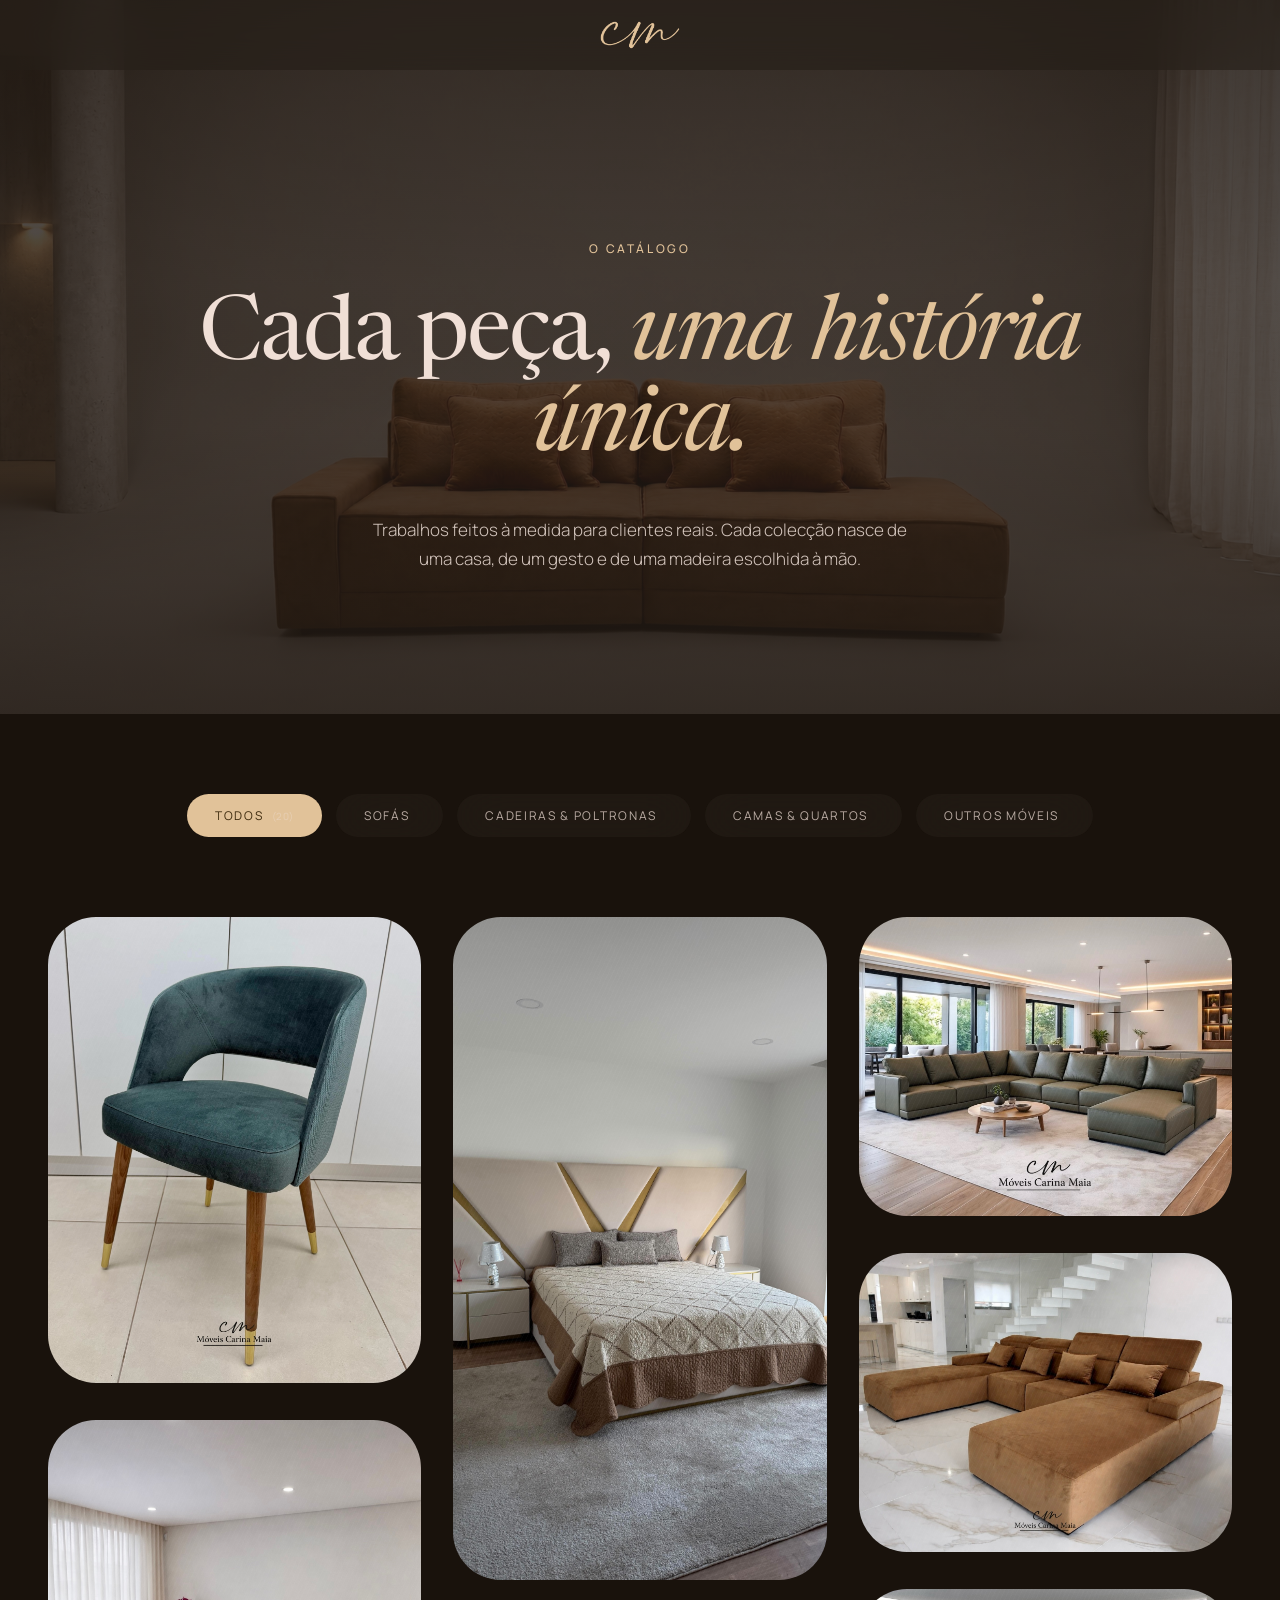
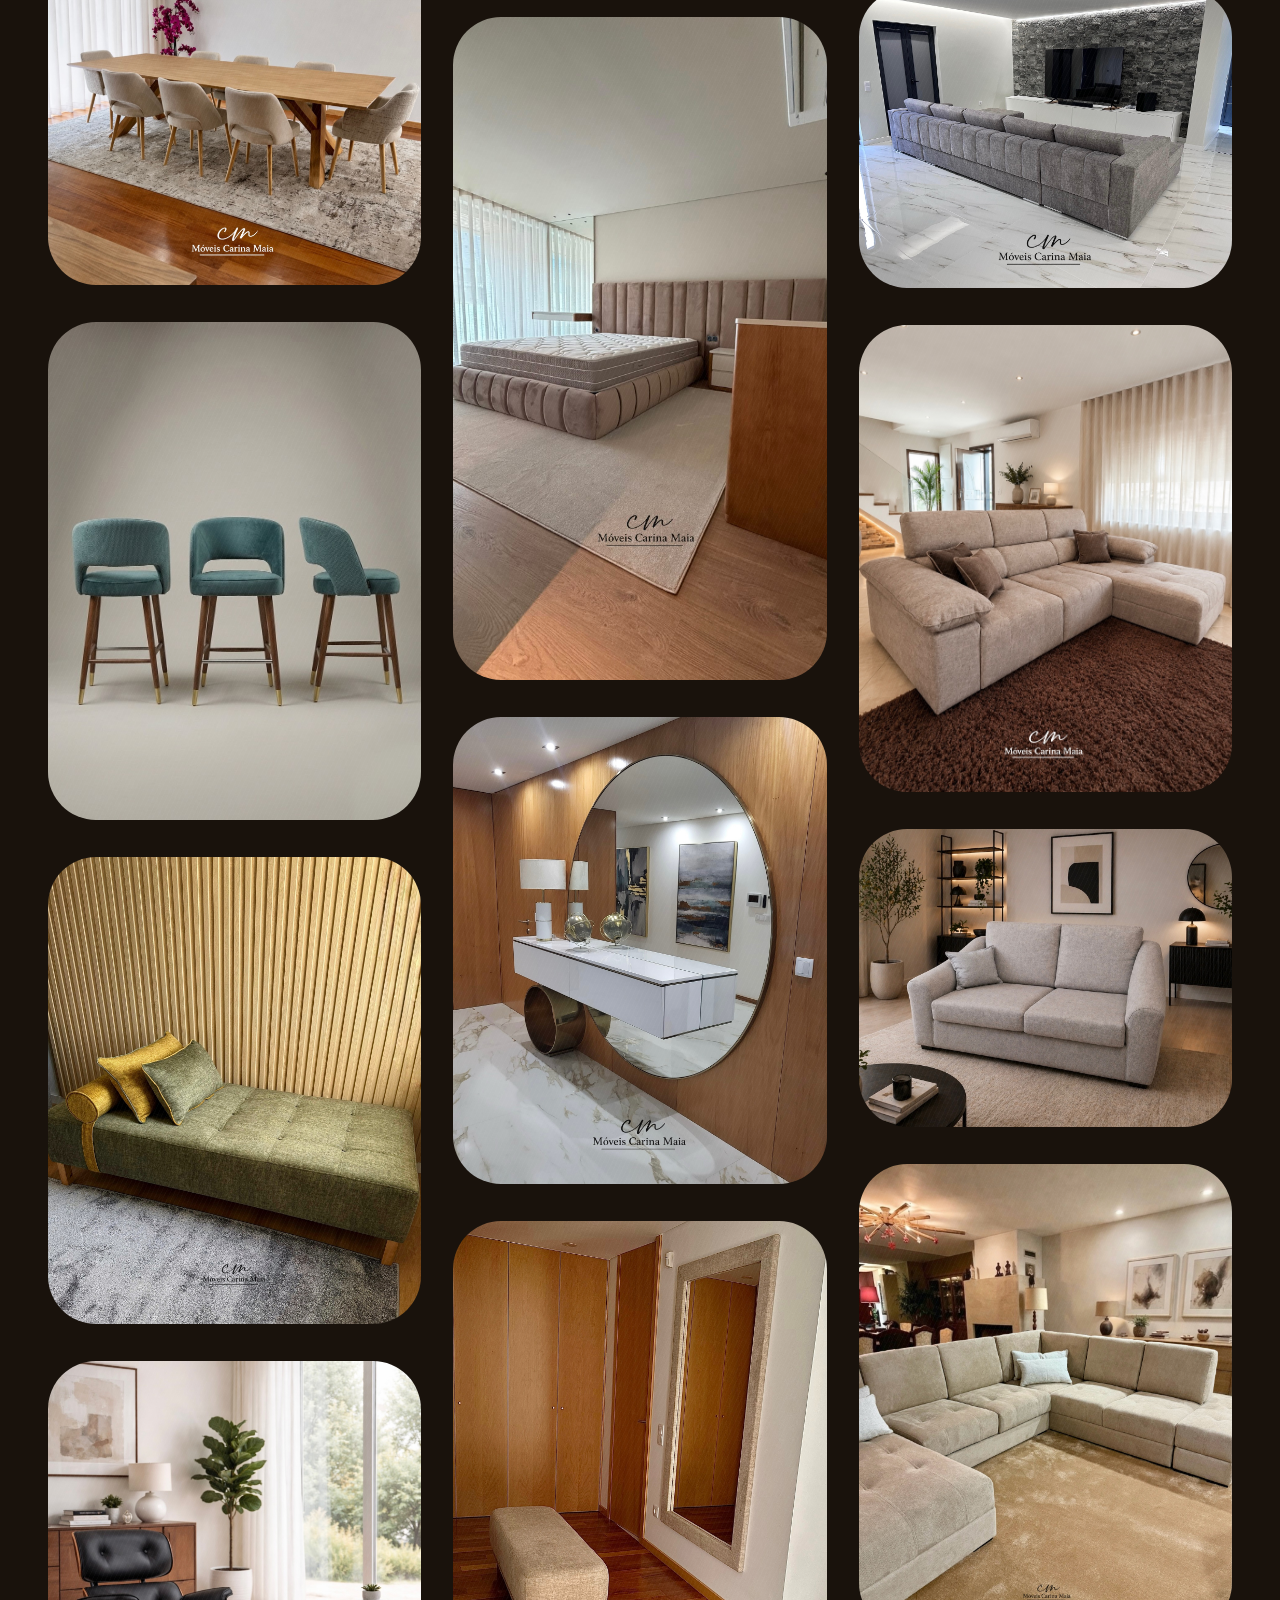
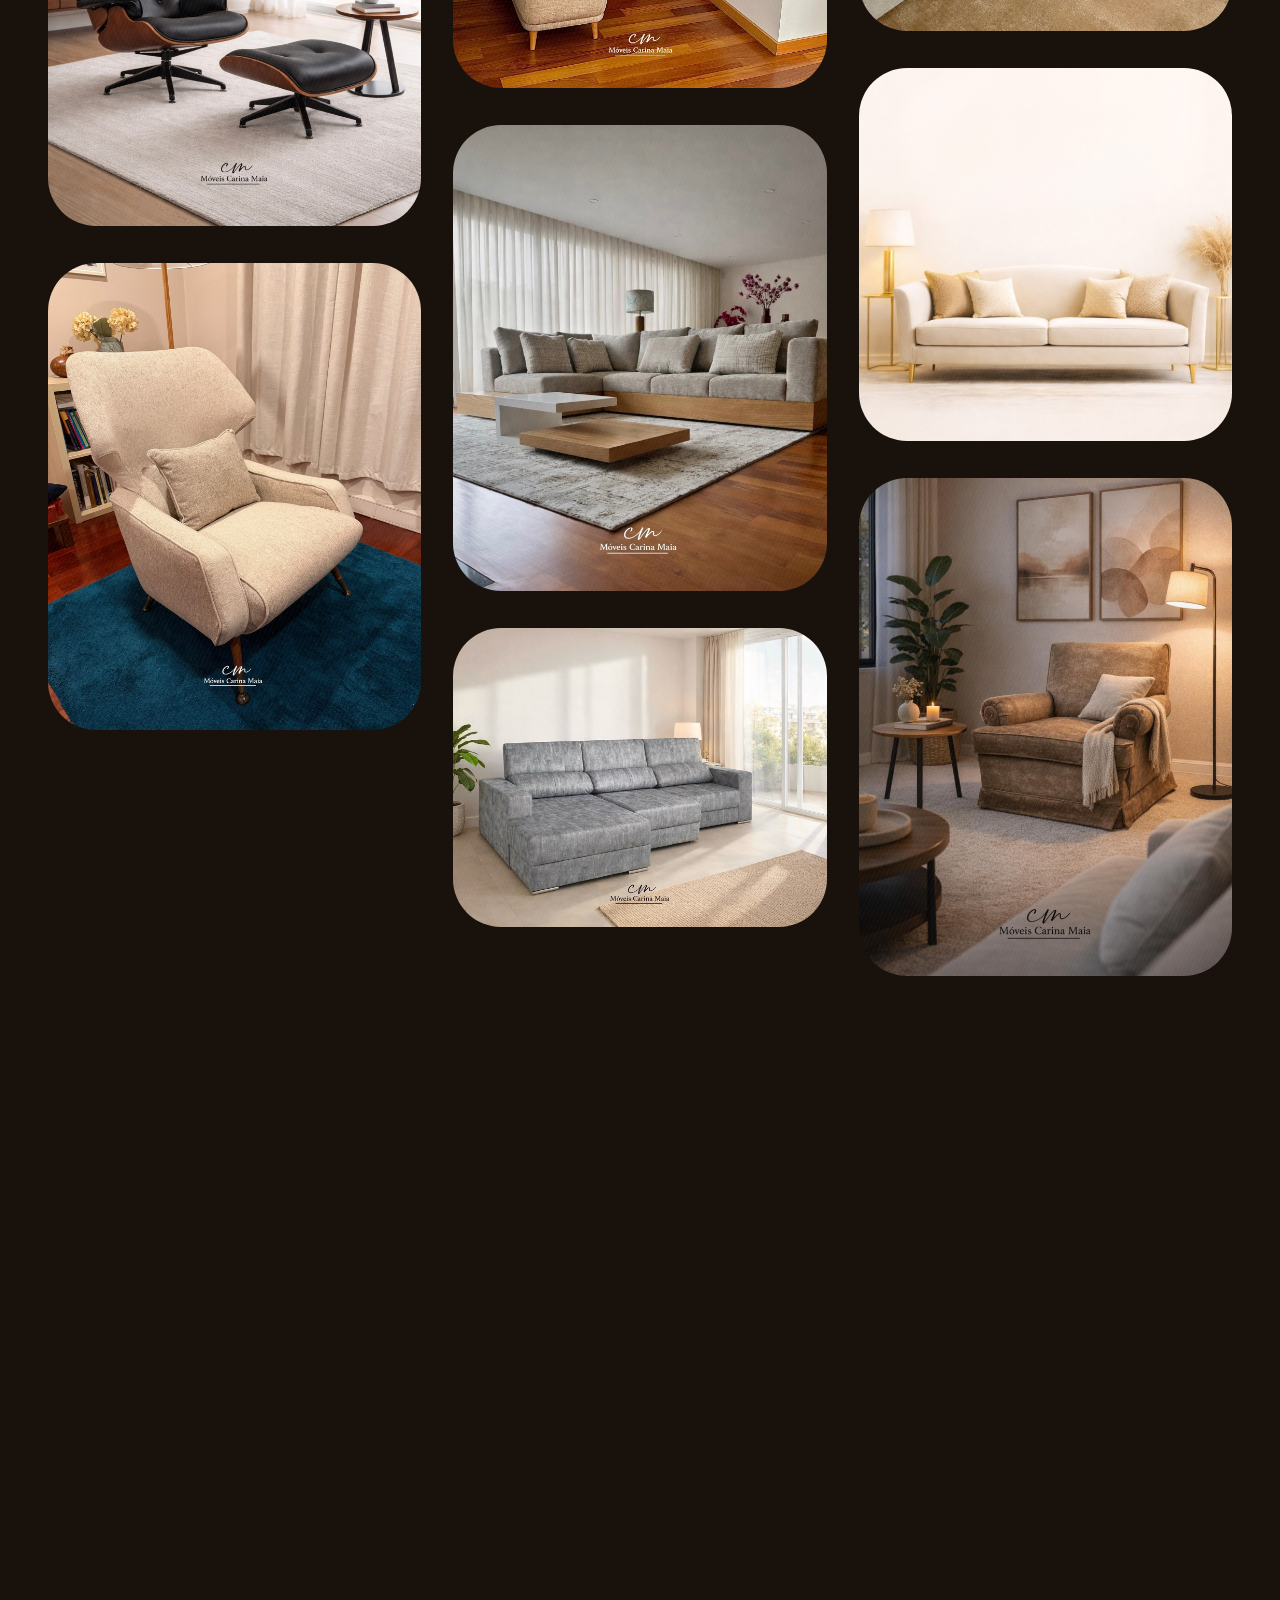
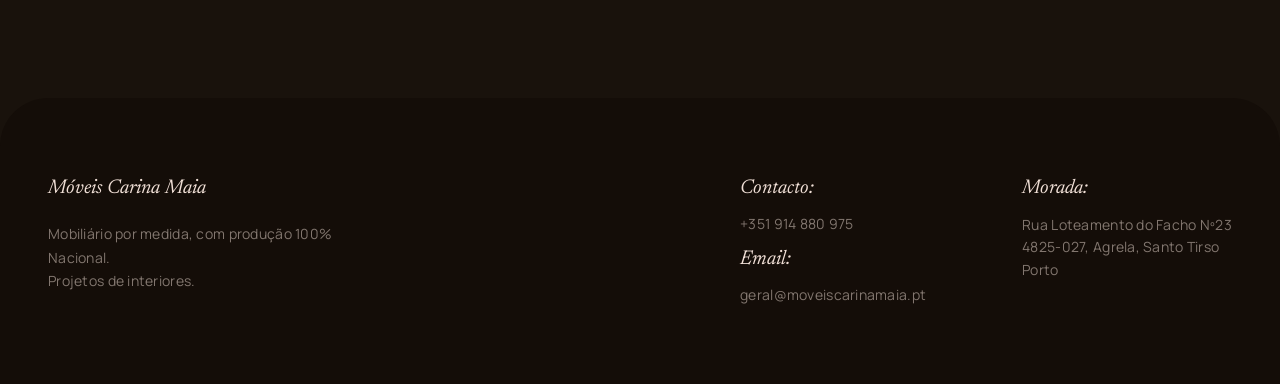
==== colecoes.html @ 71be0377 "Initial commit: Móveis Carina Maia website Static site implementing the Lavra design (home, coleções" ====
<!DOCTYPE html>
<html lang="pt">
<head>
<meta charset="utf-8">
<meta name="viewport" content="width=device-width, initial-scale=1">
<title>Coleções — Móveis Carina Maia</title>
<link rel="preconnect" href="https://fonts.googleapis.com">
<link rel="preconnect" href="https://fonts.gstatic.com" crossorigin>
<link href="https://fonts.googleapis.com/css2?family=Manrope:wght@300;400;500;600&family=Newsreader:ital,opsz,wght@0,6..72,300;0,6..72,400;0,6..72,600;1,6..72,300;1,6..72,400;1,6..72,500;1,6..72,600&display=swap" rel="stylesheet">
<link rel="stylesheet" href="css/style.css">
</head>
<body>

  <!-- ===================== NAV ===================== -->
  <nav class="site-nav">
    <div class="nav-bar">
      <div class="nav-links">
        <a href="colecoes.html" class="nav-link active">COLEÇÕES</a>
        <a href="sobre-nos.html" class="nav-link">SOBRE NÓS</a>
      </div>
      <a href="index.html" class="nav-monogram">
        <img src="assets/cm-monogram.png" alt="Móveis Carina Maia" style="height:28px;width:auto;">
      </a>
      <div class="nav-right"></div>
    </div>
    <a href="index.html" class="nav-center">
      <img src="assets/cm-monogram.png" alt="Móveis Carina Maia" style="height:28px;width:auto;">
    </a>
    <button class="nav-burger" aria-label="Menu"><span></span><span></span><span></span></button>
  </nav>

  <!-- ===================== MOBILE NAV PANEL ===================== -->
  <div class="mnav-panel">
    <div class="mnav-top">
      <span class="mnav-logo">Carina Maia</span>
      <button class="mnav-close" aria-label="Fechar">×</button>
    </div>
    <nav class="mnav-links">
      <a href="colecoes.html" class="mnav-link">Coleções</a>
      <a href="sobre-nos.html" class="mnav-link">Sobre Nós</a>
    </nav>
    <a href="sobre-nos.html#fale-connosco" class="mnav-cta">Pedir Orçamento</a>
  </div>

  <!-- ===================== HERO ===================== -->
  <header class="col-hero" style="width:100%;background:#221a14;padding:240px 48px 140px;display:flex;justify-content:center;position:relative;overflow:hidden;">
    <div style="position:absolute;inset:0;z-index:0;">
      <img src="assets/hero-bg.png" alt="" style="width:100%;height:100%;object-fit:cover;opacity:0.25;mix-blend-mode:luminosity;">
    </div>
    <div style="position:absolute;inset:0;z-index:1;background:linear-gradient(to bottom,rgba(34,26,20,0.5) 0%,rgba(34,26,20,0.1) 40%,rgba(34,26,20,0.1) 60%,rgba(34,26,20,0.6) 100%);"></div>
    <div style="max-width:1100px;width:100%;text-align:center;position:relative;z-index:2;">
      <div class="reveal" style="font-size:12px;font-weight:500;letter-spacing:0.22em;color:#e1c299;text-transform:uppercase;margin-bottom:36px;">O Catálogo</div>
      <h1 class="reveal" style="font-family:'Newsreader',serif;font-weight:400;font-size:clamp(3rem,7vw,6rem);line-height:1.02;letter-spacing:-0.02em;color:#f0dfd6;margin-bottom:40px;">Cada peça, <span style="font-style:italic;color:#e1c299;">uma história única.</span></h1>
      <p class="reveal" style="font-size:17px;line-height:1.7;font-weight:300;color:#d2c4bc;max-width:560px;margin:0 auto;">Trabalhos feitos à medida para clientes reais. Cada colecção nasce de uma casa, de um gesto e de uma madeira escolhida à mão.</p>
    </div>
  </header>

  <!-- ===================== FILTROS ===================== -->
  <section class="col-filter" style="width:100%;background:#19120c;padding:80px 48px 40px;">
    <div class="filter-row reveal" style="max-width:1200px;margin:0 auto;display:flex;justify-content:center;gap:14px;flex-wrap:nowrap;">
      <div class="fpill active" data-filter="todos">TODOS<span class="fcount"></span></div>
      <div class="fpill" data-filter="Sofas">SOFÁS<span class="fcount"></span></div>
      <div class="fpill" data-filter="Cadeiras_Poltronas">CADEIRAS &amp; POLTRONAS<span class="fcount"></span></div>
      <div class="fpill" data-filter="Camas_Quartos">CAMAS &amp; QUARTOS<span class="fcount"></span></div>
      <div class="fpill" data-filter="Outros_Moveis">OUTROS MÓVEIS<span class="fcount"></span></div>
    </div>
  </section>

  <!-- ===================== GRELHA ===================== -->
  <section class="col-gridsec" style="width:100%;background:#19120c;padding:40px 48px 160px;">
    <div class="col-grid" id="colgrid"></div>
  </section>

  <!-- ===================== CTA ===================== -->
  <section class="col-cta" style="width:100%;background:#19120c;padding:80px 48px 200px;display:flex;justify-content:center;">
    <div class="reveal" style="max-width:760px;text-align:center;">
      <h2 style="font-family:'Newsreader',serif;font-weight:400;font-size:clamp(2.4rem,4.5vw,3.6rem);line-height:1.05;color:#f0dfd6;margin-bottom:28px;">Não encontrou <span style="font-style:italic;color:#e1c299;">o que procura?</span></h2>
      <p style="font-size:16px;line-height:1.7;font-weight:300;color:#d2c4bc;max-width:480px;margin:0 auto 48px;">Cada peça pode ser desenhada de raiz para o seu espaço. Conte-nos a sua ideia e damos-lhe forma em madeira maciça.</p>
      <a href="sobre-nos.html#fale-connosco" class="cta-pill">PEDIR ORÇAMENTO</a>
    </div>
  </section>

  <!-- ===================== FOOTER ===================== -->
  <footer class="site-footer">
    <div style="display:flex;flex-direction:column;gap:24px;">
      <div style="font-family:'Newsreader',serif;font-style:italic;font-size:20px;color:#f0dfd6;">Móveis Carina Maia</div>
      <p style="font-size:14px;letter-spacing:0.02em;line-height:1.7;color:rgba(240,223,214,0.5);max-width:320px;">Mobiliário por medida, com produção 100% Nacional.<br>Projetos de interiores.</p>
    </div>
    <div class="f-cols">
      <div style="display:flex;flex-direction:column;gap:16px;">
        <span style="font-family:'Newsreader',serif;font-style:italic;font-size:20px;color:#f0dfd6;">Contacto:</span>
        <a href="tel:+351914880975" class="footer-link">+351 914 880 975</a>
        <span style="font-family:'Newsreader',serif;font-style:italic;font-size:20px;color:#f0dfd6;">Email:</span>
        <a href="mailto:geral@moveiscarinamaia.pt" class="footer-link">geral@moveiscarinamaia.pt</a>
      </div>
      <div style="display:flex;flex-direction:column;gap:16px;">
        <span style="font-family:'Newsreader',serif;font-style:italic;font-size:20px;color:#f0dfd6;">Morada:</span>
        <div style="color:rgba(240,223,214,0.5);font-size:14px;letter-spacing:0.02em;line-height:1.6;">Rua Loteamento do Facho Nº23<br>4825-027, Agrela, Santo Tirso<br>Porto</div>
      </div>
    </div>
  </footer>

  <!-- ===================== LIGHTBOX ===================== -->
  <div id="lbx" role="dialog" aria-modal="true" aria-label="Visualizador de peça">
    <div id="lbx-bg"></div>
    <button id="lbx-close" aria-label="Fechar visualizador">✕</button>
    <div id="lbx-inner">
      <div id="lbx-stage">
        <div id="lbx-main">
          <button class="lbx-arr" id="lbx-prev" aria-label="Ângulo anterior">
            <svg width="18" height="18" viewBox="0 0 18 18" fill="none"><path d="M11 3L5 9L11 15" stroke="#e1c299" stroke-width="1.4" stroke-linecap="round" stroke-linejoin="round"></path></svg>
          </button>
          <div id="lbx-img-wrap">
            <img id="lbx-img" alt="">
            <video id="lbx-video" controls playsinline preload="metadata" style="display:none;max-width:100%;max-height:100%;width:auto;height:auto;border-radius:1.25rem;box-shadow:0 40px 120px rgba(0,0,0,0.55);"></video>
          </div>
          <button class="lbx-arr" id="lbx-next" aria-label="Próximo ângulo">
            <svg width="18" height="18" viewBox="0 0 18 18" fill="none"><path d="M7 3L13 9L7 15" stroke="#e1c299" stroke-width="1.4" stroke-linecap="round" stroke-linejoin="round"></path></svg>
          </button>
        </div>
        <div id="lbx-thumbs-wrap">
          <div id="lbx-thumbs"></div>
        </div>
      </div>
      <aside id="lbx-side">
        <div id="lbx-info">
          <div id="lbx-badge"></div>
          <div id="lbx-name"></div>
          <div id="lbx-wood"></div>
          <div id="lbx-desc"></div>
        </div>
        <div id="lbx-dots"></div>
      </aside>
    </div>
  </div>

<script src="js/common.js"></script>
<script src="js/reveal.js"></script>
<script src="js/colecoes.js"></script>
</body>
</html>
---- css/style.css ----
/* ===== Reset & base ===== */
*{box-sizing:border-box;margin:0;padding:0;}
html{scroll-behavior:smooth;}
body{background:#19120c;color:#f0dfd6;font-family:'Manrope',sans-serif;-webkit-font-smoothing:antialiased;overflow-x:hidden;position:relative;}
::selection{background:#3e2b0e;color:#e1c299;}
::-webkit-scrollbar{display:none;}
a{cursor:pointer;}
img{max-width:100%;display:block;}

/* ===== Nav hover swap (bar <-> centered monogram) ===== */
nav.site-nav{position:fixed;top:0;left:0;width:100%;z-index:50;background:rgba(38,30,24,0.6);backdrop-filter:blur(24px);-webkit-backdrop-filter:blur(24px);transition:all 0.4s ease-in-out;}
.nav-bar{opacity:0;transition:opacity 0.7s ease-in-out;display:flex;justify-content:space-between;align-items:center;padding:24px 48px;width:100%;}
.nav-center{opacity:1;transition:opacity 0.7s ease-in-out;position:absolute;inset:0;display:flex;justify-content:center;align-items:center;pointer-events:none;}
nav.site-nav:hover .nav-bar{opacity:1;}
nav.site-nav:hover .nav-center{opacity:0;}
.nav-links{display:flex;align-items:center;gap:32px;}
.nav-monogram{position:absolute;left:50%;transform:translateX(-50%);display:flex;align-items:center;gap:13px;text-decoration:none;}
.nav-right{display:none;align-items:center;gap:24px;}

.nav-link{color:rgba(240,223,214,0.7);font-size:12px;letter-spacing:0.18em;text-decoration:none;transition:color 0.5s;}
.nav-link:hover{color:#e1c299;}
.nav-link.active{color:#e1c299;padding-bottom:4px;border-bottom:1px solid #e1c299;}

.link-gold{color:#d2c4bc;text-decoration:none;transition:color 0.5s;}
.link-gold:hover{color:#e1c299;}

.footer-link{color:rgba(240,223,214,0.5);font-size:14px;letter-spacing:0.02em;text-decoration:none;transition:color 0.3s;}
.footer-link:hover{color:#f0dfd6;}

.contact-link{color:#f0dfd6;text-decoration:none;transition:color 0.4s;}
.contact-link:hover{color:#e1c299;}

.cta-pill{display:inline-flex;align-items:center;gap:10px;text-decoration:none;font-size:13px;font-weight:600;letter-spacing:0.08em;color:#1c130a;padding:18px 36px;border-radius:9999px;background:linear-gradient(135deg,#e1c299,#3e2b0e);transition:transform 0.4s ease-in-out;}
.cta-pill:hover{transform:translateY(-2px);}

.craftcta:hover .craftline{width:96px;}

/* ===== Icon grid (home) ===== */
.icon-media{overflow:hidden;background:#3d332c;}
.icon-media img{width:100%;height:100%;object-fit:cover;opacity:0.8;transition:all 1s ease-in-out;}
.icon-item:hover .icon-media img{opacity:1;transform:scale(1.05);}

/* ===== Mobile nav ===== */
.nav-burger{display:none;position:absolute;right:24px;top:50%;transform:translateY(-50%);width:40px;height:40px;border:none;background:none;cursor:pointer;flex-direction:column;align-items:center;justify-content:center;gap:6px;padding:0;z-index:60;}
.nav-burger span{display:block;width:22px;height:1px;background:#e1c299;}
.mnav-panel{display:none;position:fixed;inset:0;z-index:300;background:rgba(25,18,12,0.96);backdrop-filter:blur(20px);-webkit-backdrop-filter:blur(20px);flex-direction:column;opacity:0;transform:translateY(-8px);transition:opacity .4s ease,transform .4s ease;pointer-events:none;}
.menu-open .mnav-panel{opacity:1;transform:translateY(0);pointer-events:auto;}
.mnav-top{display:flex;align-items:center;justify-content:center;position:relative;padding:24px;}
.mnav-logo{font-family:'Newsreader',serif;font-style:italic;font-size:20px;color:#e1c299;}
.mnav-close{position:absolute;right:18px;top:50%;transform:translateY(-50%);width:44px;height:44px;border:none;background:none;cursor:pointer;color:#e1c299;font-size:30px;line-height:1;display:flex;align-items:center;justify-content:center;}
.mnav-links{flex:1;display:flex;flex-direction:column;align-items:center;justify-content:center;gap:1.6rem;}
.mnav-link{font-family:'Newsreader',serif;font-weight:300;font-size:2.2rem;color:#f0dfd6;text-decoration:none;transition:opacity .4s ease;}
.mnav-link:hover{font-style:italic;opacity:0.7;}
.mnav-cta{margin:0 auto 56px;display:inline-flex;align-items:center;justify-content:center;text-decoration:none;font-size:14px;font-weight:600;letter-spacing:0.08em;color:#1c130a;padding:18px 44px;border-radius:9999px;background:linear-gradient(135deg,#e1c299,#3e2b0e);}

/* ===== Scroll reveal ===== */
.reveal{opacity:0;transform:translateY(30px);transition:opacity 0.9s ease-in-out,transform 0.9s ease-in-out;}
.reveal.vis{opacity:1;transform:none;}

/* ===== Footer ===== */
.site-footer{background:#140d08;width:100%;max-width:1536px;margin:0 auto;border-top-left-radius:3rem;border-top-right-radius:3rem;display:flex;justify-content:space-between;align-items:flex-start;padding:80px 48px;flex-wrap:wrap;gap:48px;}
.f-cols{display:flex;gap:96px;flex-wrap:wrap;}

/* ===================================================================
   COLEÇÕES PAGE
   =================================================================== */
.col-grid{max-width:1400px;margin:0 auto;columns:3;column-gap:32px;transition:opacity 0.3s ease-in-out;}
.col-grid.grid-fading{opacity:0;}
.pcard{position:relative;display:inline-block;width:100%;margin:0 0 32px;border-radius:3rem;overflow:hidden;cursor:pointer;background-color:#1c1610;break-inside:avoid;}
.col-grid.grid-fewcols{columns:auto;display:grid;grid-template-columns:repeat(2,minmax(0,400px));justify-content:center;align-items:start;gap:32px;}
.col-grid.grid-fewcols .pcard{margin:0;}
.pcard::before{content:'';position:absolute;inset:0;background:repeating-linear-gradient(115deg,rgba(255,255,255,0.02) 0px,rgba(255,255,255,0.02) 1px,transparent 1px,transparent 4px);pointer-events:none;z-index:2;}
.pcard .pc-img{display:block;width:100%;height:auto;object-fit:contain;transition:transform 0.4s ease-in-out;z-index:0;}
.pcard:hover .pc-img{transform:scale(1.03);}
.pcard .pc-ov{position:absolute;inset:0;background:linear-gradient(to top,rgba(20,13,8,0.9),rgba(20,13,8,0.15) 55%,transparent);opacity:0;transition:opacity 0.4s ease-in-out;z-index:1;}
.pcard:hover .pc-ov{opacity:1;}
.pc-meta{position:absolute;left:0;right:0;bottom:0;padding:32px;z-index:3;opacity:0;transform:translateY(8px);transition:opacity 0.4s ease-in-out,transform 0.4s ease-in-out;}
.pcard:hover .pc-meta{opacity:1;transform:none;}
.pc-badge{display:inline-block;padding:6px 14px;border-radius:9999px;background:rgba(38,30,24,0.55);backdrop-filter:blur(24px);-webkit-backdrop-filter:blur(24px);font-size:.62rem;font-weight:600;letter-spacing:0.16em;color:#e1c299;text-transform:uppercase;margin-bottom:14px;}
.pc-name{font-family:'Newsreader',serif;font-size:1.6rem;color:#f0dfd6;line-height:1.05;margin-bottom:8px;}
.pc-wood{font-size:.62rem;font-weight:600;letter-spacing:0.18em;color:#e1c299;text-transform:uppercase;}
.pc-angles{position:absolute;right:32px;bottom:34px;z-index:3;display:flex;gap:6px;opacity:0;transition:opacity 0.4s ease-in-out;}
.pcard:hover .pc-angles{opacity:1;}
.pc-angles span{width:6px;height:6px;border-radius:9999px;background:rgba(240,223,214,0.45);}
.pc-angles span:first-child{background:#e1c299;}
.col-empty{grid-column:1/-1;text-align:center;padding:90px 0;font-family:'Newsreader',serif;font-style:italic;font-size:1.6rem;color:rgba(240,223,214,0.4);}
.fcount{font-size:.62rem;color:rgba(240,223,214,0.45);margin-left:6px;letter-spacing:0.05em;}

.fpill{transition:all 0.4s ease-in-out;cursor:pointer;padding:13px 28px;border-radius:9999px;background:rgba(38,30,24,0.6);backdrop-filter:blur(24px);-webkit-backdrop-filter:blur(24px);font-size:12px;letter-spacing:0.14em;color:rgba(240,223,214,0.75);white-space:nowrap;}
.fpill.active{background:#e1c299 !important;color:#3e2b0e !important;}

/* Lightbox */
#lbx{position:fixed;inset:0;z-index:400;display:flex;align-items:stretch;justify-content:center;opacity:0;pointer-events:none;transition:opacity 0.4s ease-in-out;}
#lbx.lbx-open{opacity:1;pointer-events:auto;}
#lbx-bg{position:absolute;inset:0;background:rgba(25,18,12,0.97);backdrop-filter:blur(24px);-webkit-backdrop-filter:blur(24px);}
#lbx-inner{position:relative;z-index:10;width:100vw;height:100vh;display:grid;grid-template-columns:minmax(0,1fr) min(40vw,520px);}
#lbx-stage{position:relative;display:flex;flex-direction:column;align-items:center;justify-content:center;gap:30px;height:100vh;padding:64px 64px 40px;min-width:0;}
#lbx-main{display:flex;align-items:center;justify-content:center;gap:24px;width:100%;flex:1;min-height:0;}
#lbx-img-wrap{display:flex;align-items:center;justify-content:center;flex:1;min-width:0;height:100%;}
#lbx-img{display:block;max-width:100%;max-height:100%;width:auto;height:auto;object-fit:contain;border-radius:1.25rem;box-shadow:0 40px 120px rgba(0,0,0,0.55);transition:opacity 0.4s ease-in-out,transform 0.4s ease-in-out;}
#lbx-img.lbx-fade{opacity:0;transform:scale(0.98);}
.lbx-arr{width:52px;height:52px;min-width:52px;border-radius:9999px;border:none;background:rgba(38,30,24,0.7);backdrop-filter:blur(24px);-webkit-backdrop-filter:blur(24px);cursor:pointer;color:#e1c299;display:flex;align-items:center;justify-content:center;transition:transform 0.4s ease-in-out;}
.lbx-arr:hover{transform:scale(1.08);}
#lbx-thumbs-wrap{width:100%;overflow:hidden;flex:0 0 auto;}
#lbx-thumbs{display:flex;gap:12px;padding:8px 0;justify-content:center;flex-wrap:wrap;overflow-x:auto;-webkit-overflow-scrolling:touch;scroll-behavior:smooth;}
.lbx-thumb{flex:0 0 80px;width:80px;height:80px;border-radius:1.2rem;overflow:hidden;cursor:pointer;border:2px solid transparent;transition:border-color 0.3s ease-in-out,opacity 0.3s ease-in-out;opacity:0.6;background-size:cover;background-position:center;}
.lbx-thumb:hover{opacity:1;}
.lbx-thumb.lbx-thumb-active{border-color:#e1c299;opacity:1;}
#lbx-side{position:relative;display:flex;flex-direction:column;justify-content:center;gap:34px;height:100vh;padding:88px 64px;background:linear-gradient(180deg,#181009,#0f0a06);box-shadow:-40px 0 90px rgba(0,0,0,0.45);overflow-y:auto;}
#lbx-close{position:absolute;top:28px;right:28px;z-index:20;width:52px;height:52px;border-radius:9999px;border:none;background:rgba(38,30,24,0.7);backdrop-filter:blur(24px);-webkit-backdrop-filter:blur(24px);cursor:pointer;color:#e1c299;font-size:28px;display:flex;align-items:center;justify-content:center;transition:transform 0.4s ease-in-out;}
#lbx-close:hover{transform:scale(1.08);}
#lbx-dots{display:flex;gap:10px;}
.lbx-dot{width:8px;height:8px;border-radius:9999px;border:none;background:rgba(240,223,214,0.22);cursor:pointer;padding:0;transition:background 0.4s ease-in-out;}
.lbx-dot.lbx-dot-on{background:#e1c299;}
#lbx-info{text-align:left;opacity:0;transition:opacity 0.4s ease-in-out;transform:translateY(12px);}
#lbx-info.lbx-info-vis{opacity:1;transform:none;}
#lbx-name{font-family:'Newsreader',serif;font-size:clamp(2rem,3vw,3rem);color:#f0dfd6;line-height:1.05;margin-bottom:14px;}
#lbx-wood{font-size:11px;font-weight:600;letter-spacing:0.18em;color:#e1c299;text-transform:uppercase;}
#lbx-badge{display:inline-block;padding:6px 16px;border-radius:9999px;background:rgba(38,30,24,0.7);backdrop-filter:blur(24px);-webkit-backdrop-filter:blur(24px);font-size:.62rem;font-weight:600;letter-spacing:0.18em;color:#e1c299;text-transform:uppercase;margin-bottom:24px;}
#lbx-desc{font-family:'Manrope',sans-serif;font-weight:300;font-size:.95rem;line-height:1.8;color:rgba(240,223,214,0.62);max-width:420px;margin:28px 0 0;}

/* ===================================================================
   RESPONSIVE
   =================================================================== */
@media(max-width:1024px){
  .icon-sec{padding:120px 48px !important;}
  .craft-sec{padding:120px 48px !important;}
  .proc-ate{padding:140px 48px !important;}
  .craft-row{gap:64px !important;}
  .col-hero{padding:180px 40px 100px !important;}
  .col-grid{columns:2 !important;}
  .about-hero{padding:200px 40px 120px !important;}
  .two-col{gap:48px !important;}
  .team-grid{grid-template-columns:1fr 1fr !important;}
  .map-frame{height:360px !important;}
}
@media(max-width:900px){
  #lbx{overflow-y:auto;-webkit-overflow-scrolling:touch;}
  #lbx-inner{grid-template-columns:1fr;height:auto;min-height:100vh;width:100%;}
  #lbx-stage{height:auto;padding:72px 20px 24px;gap:20px;}
  #lbx-main{gap:12px;}
  #lbx-img{max-height:58vh;border-radius:1rem;box-shadow:0 24px 60px rgba(0,0,0,0.5);}
  .lbx-arr{width:40px;height:40px;min-width:40px;}
  #lbx-thumbs{gap:8px;}
  .lbx-thumb{flex:0 0 64px;width:64px;height:64px;border-radius:0.8rem;}
  #lbx-side{height:auto;padding:36px 24px 72px;box-shadow:none;align-items:center;text-align:center;gap:24px;}
  #lbx-info{text-align:center;}
  #lbx-desc{margin-left:auto;margin-right:auto;}
  #lbx-close{top:16px;right:16px;width:44px;height:44px;}
}
@media(max-width:768px){
  .nav-burger{display:flex !important;}
  .mnav-panel{display:flex;}
  .nav-bar{padding:18px 24px !important;pointer-events:none !important;}
  .icon-sec{padding:80px 24px !important;}
  .icon-head{flex-direction:column !important;align-items:flex-start !important;gap:1.5rem !important;margin-bottom:56px !important;}
  .icon-grid{grid-template-columns:1fr !important;gap:40px !important;}
  .icon-item{grid-column:auto !important;margin-top:0 !important;}
  .icon-media{height:auto !important;aspect-ratio:4/5 !important;border-radius:2rem !important;}
  .craft-sec{padding:80px 24px !important;}
  .craft-row{flex-direction:column !important;gap:48px !important;}
  .craft-img,.craft-txt{width:100% !important;}
  .craft-media{height:auto !important;aspect-ratio:4/5 !important;}
  .proc-ate{padding:80px 24px !important;}
  .psteps > div{grid-template-columns:1fr !important;gap:1rem !important;padding:32px 0 !important;}
  .psteps > div > div:last-child{grid-template-columns:1fr !important;gap:0.5rem !important;}
  .ate-pad{padding-top:90px !important;padding-bottom:90px !important;}
  .site-footer{flex-direction:column !important;gap:36px !important;padding:60px 24px !important;}
  .f-cols{gap:40px !important;}
  .hero-logo{width:min(320px,64vw) !important;}

  .col-hero{padding:130px 24px 70px !important;}
  .col-filter{padding:60px 24px 30px !important;}
  .col-gridsec{padding:30px 24px 100px !important;}
  .col-grid{columns:1 !important;}
  .col-grid.grid-fewcols{grid-template-columns:minmax(0,400px) !important;}
  .pcard{border-radius:2rem !important;}
  .pc-ov{opacity:0.55 !important;}
  .pc-meta{opacity:1 !important;transform:none !important;}
  .pc-angles{opacity:1 !important;}
  .filter-row{justify-content:flex-start !important;overflow-x:auto;-webkit-overflow-scrolling:touch;padding-bottom:6px;}
  .col-cta{padding:60px 24px 120px !important;}

  .about-hero{padding:140px 24px 90px !important;}
  .two-col{grid-template-columns:1fr !important;gap:48px !important;}
  .team-grid{grid-template-columns:1fr !important;}
  .offset-col{padding-top:0 !important;}
  .map-frame{height:300px !important;}
  .sec-pad{padding-top:90px !important;padding-bottom:90px !important;padding-left:24px !important;padding-right:24px !important;}
}
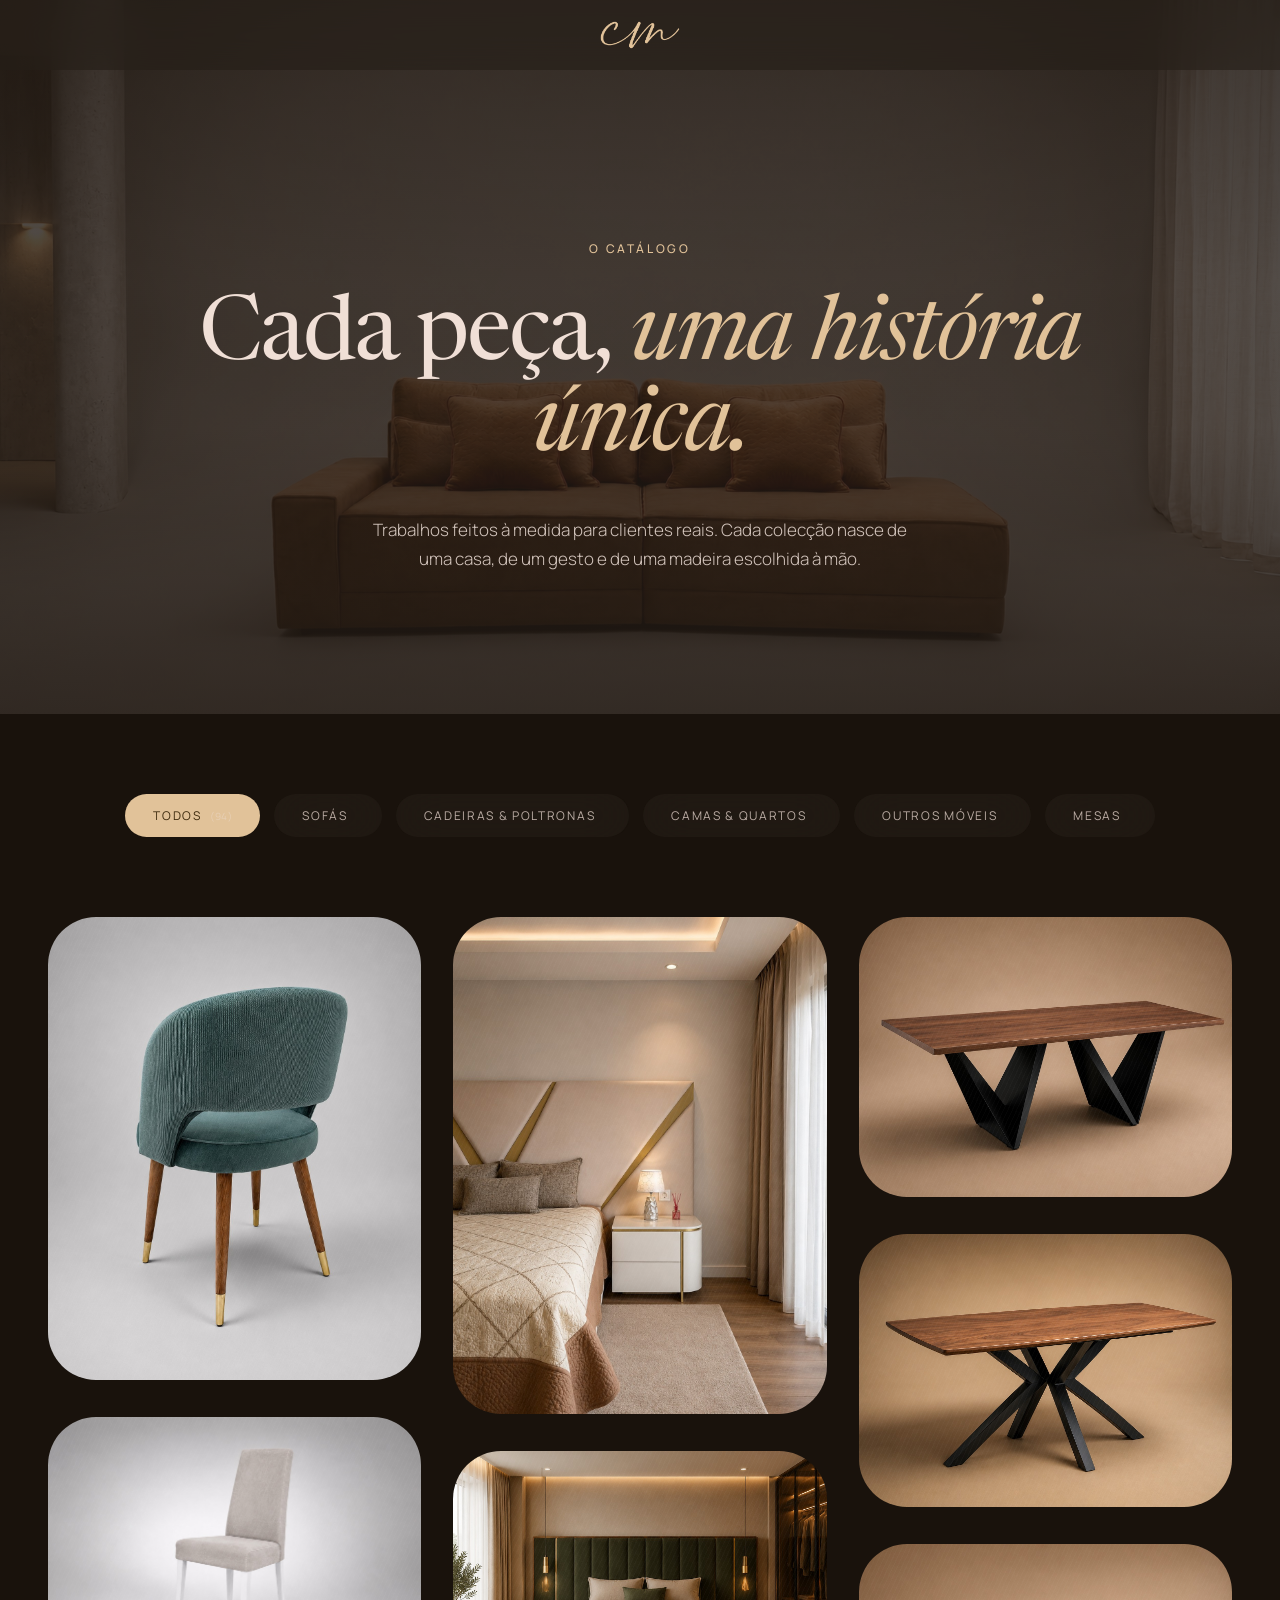
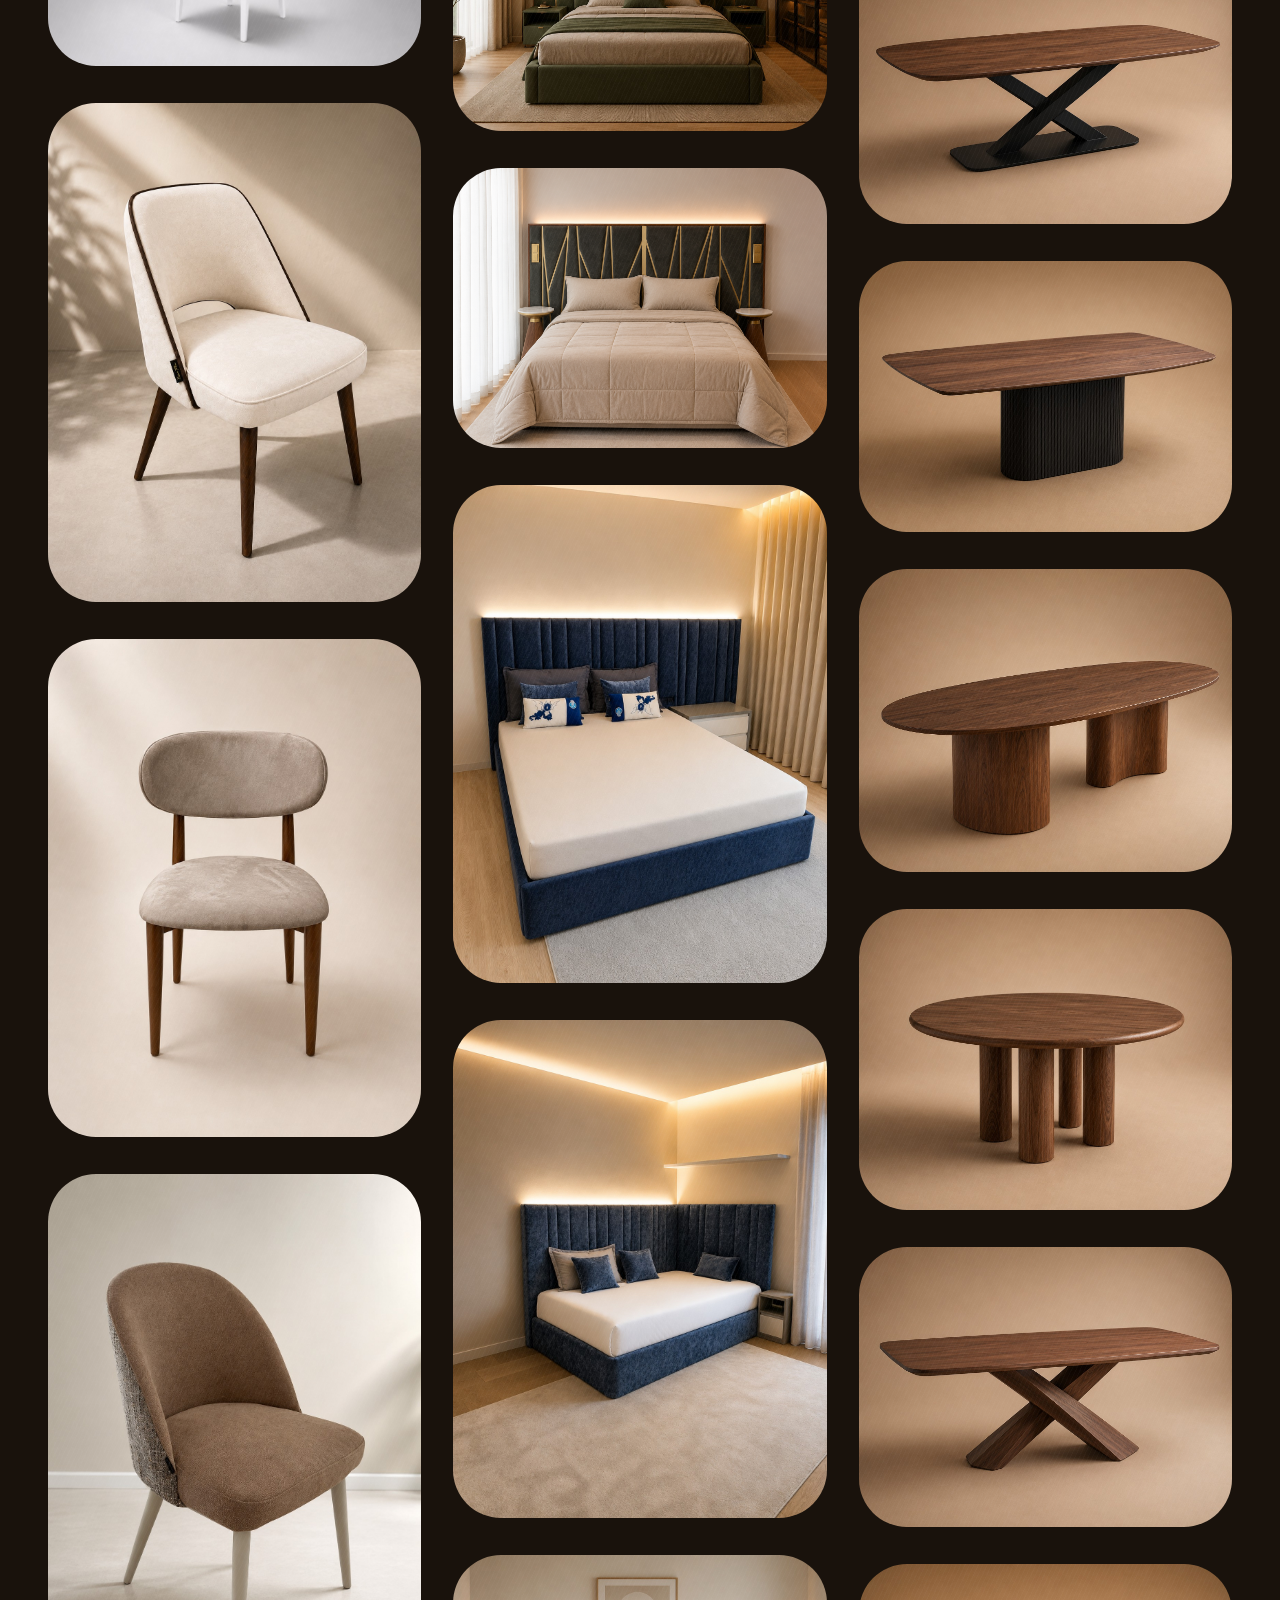
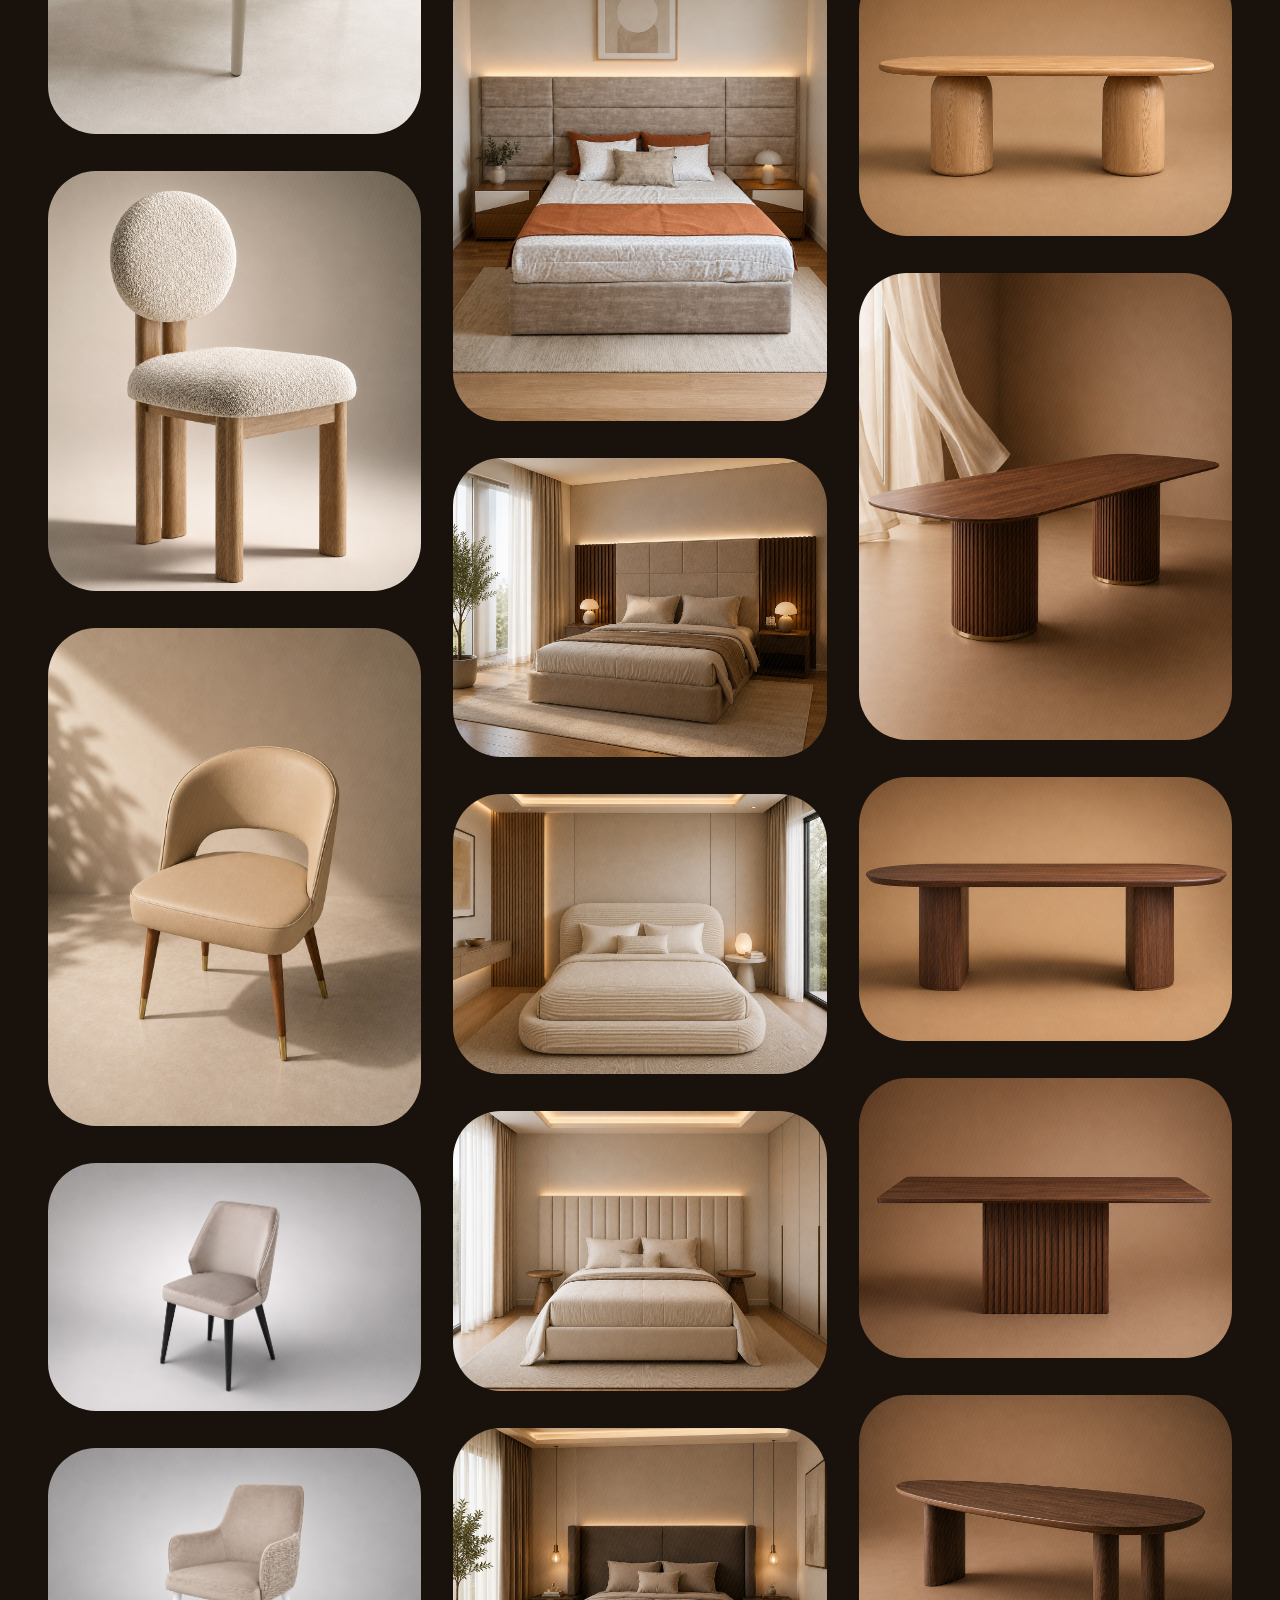
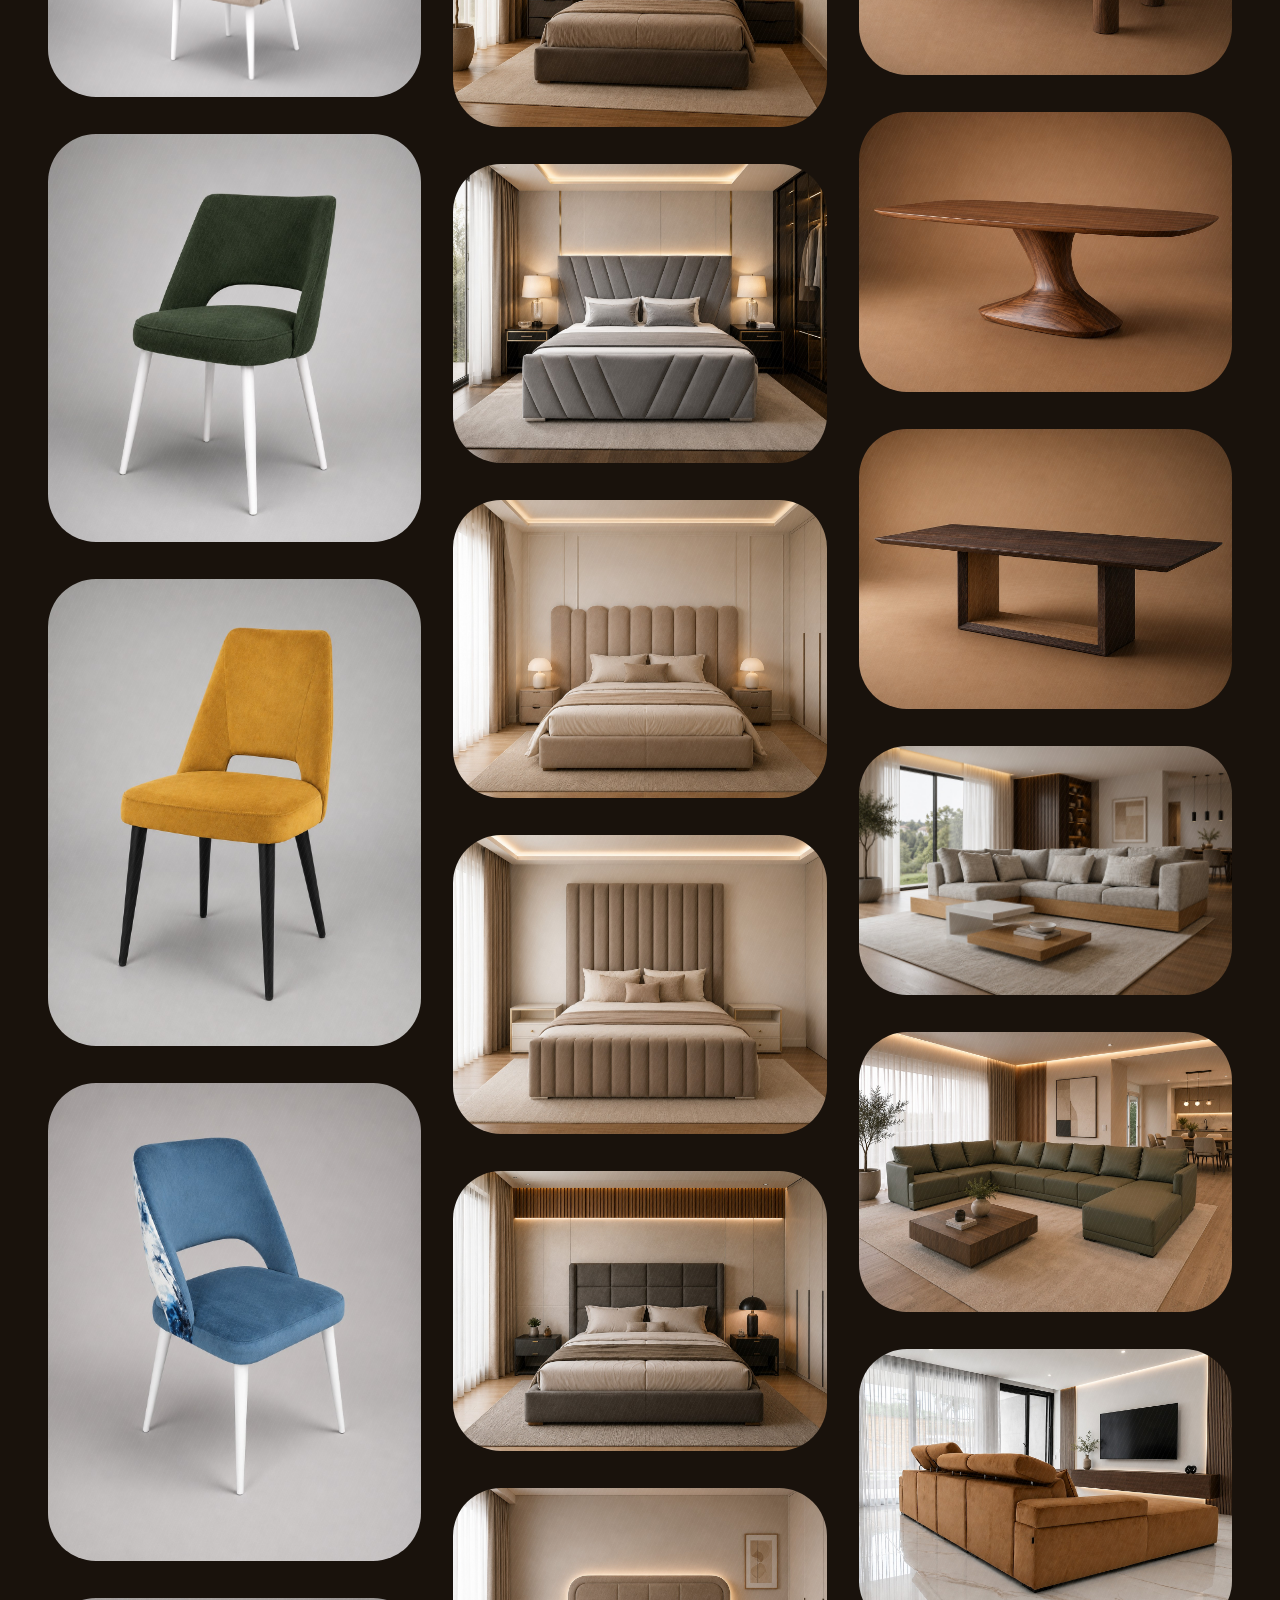
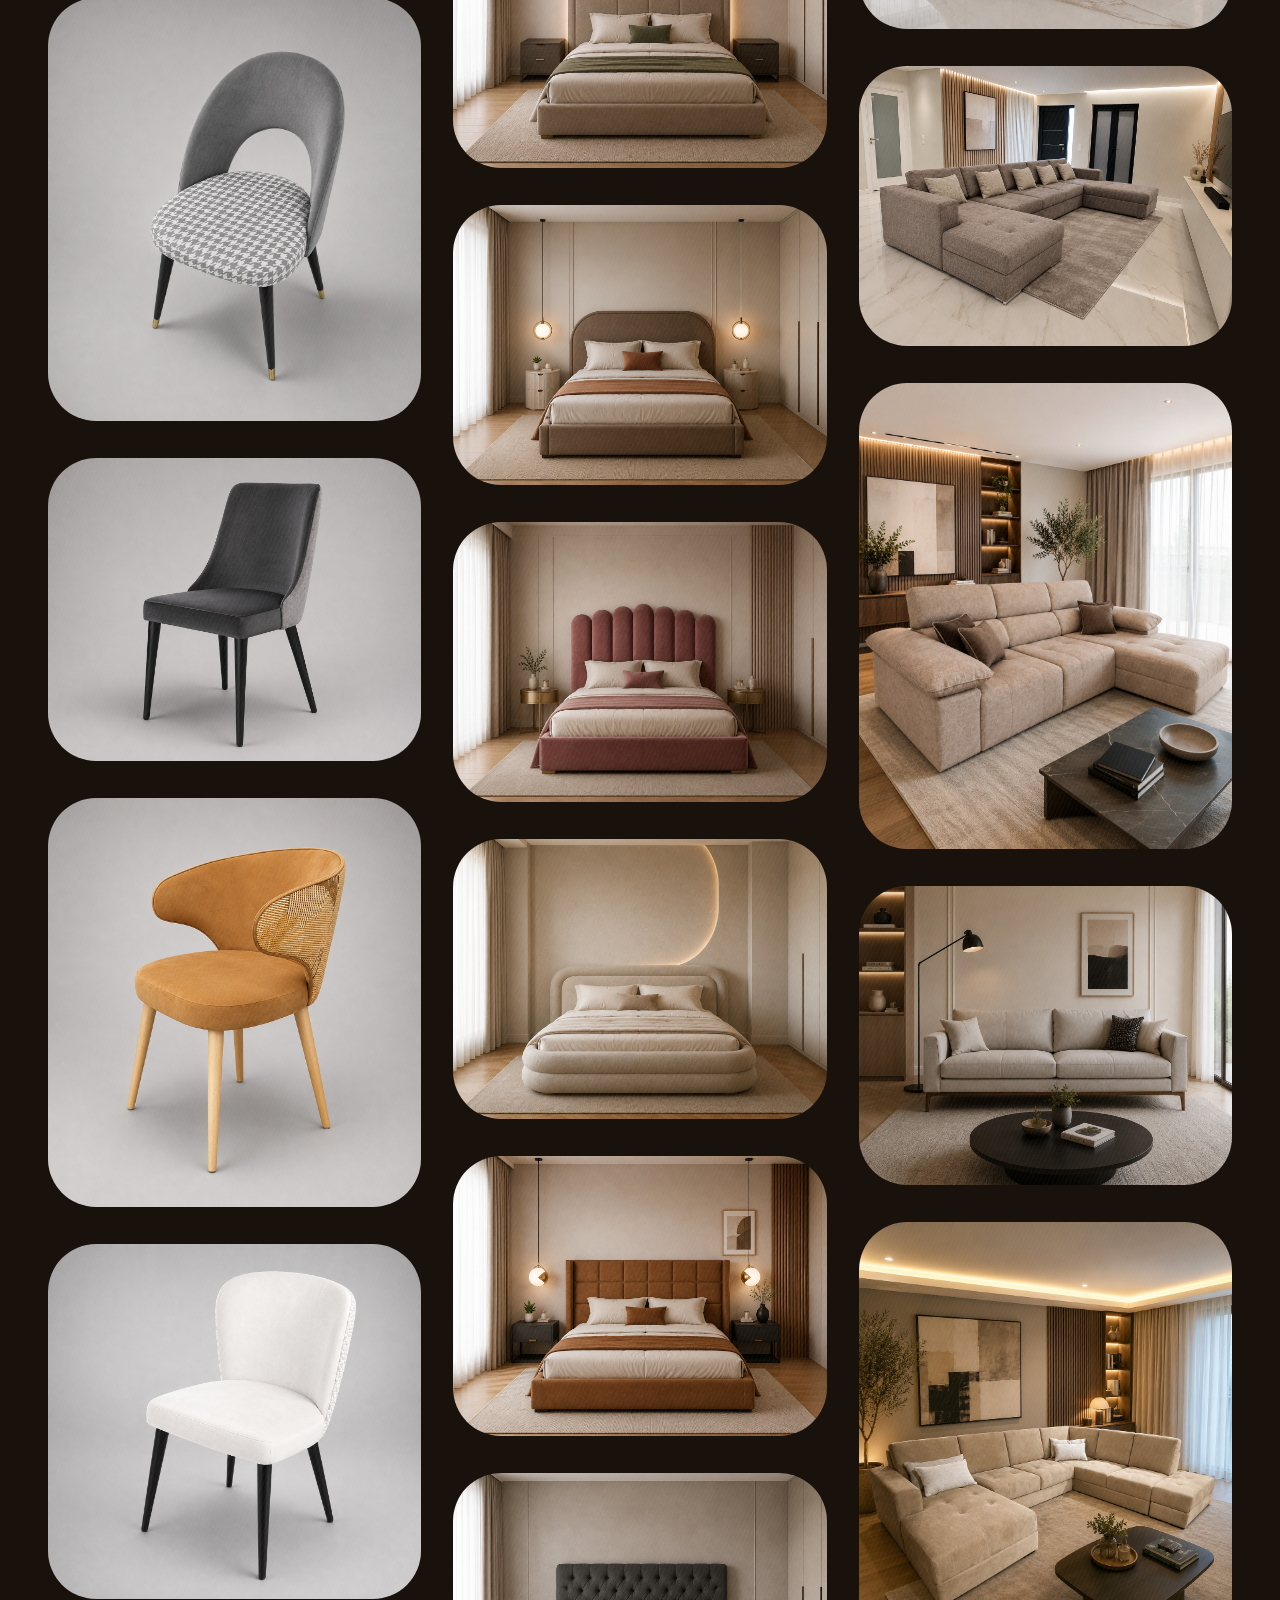
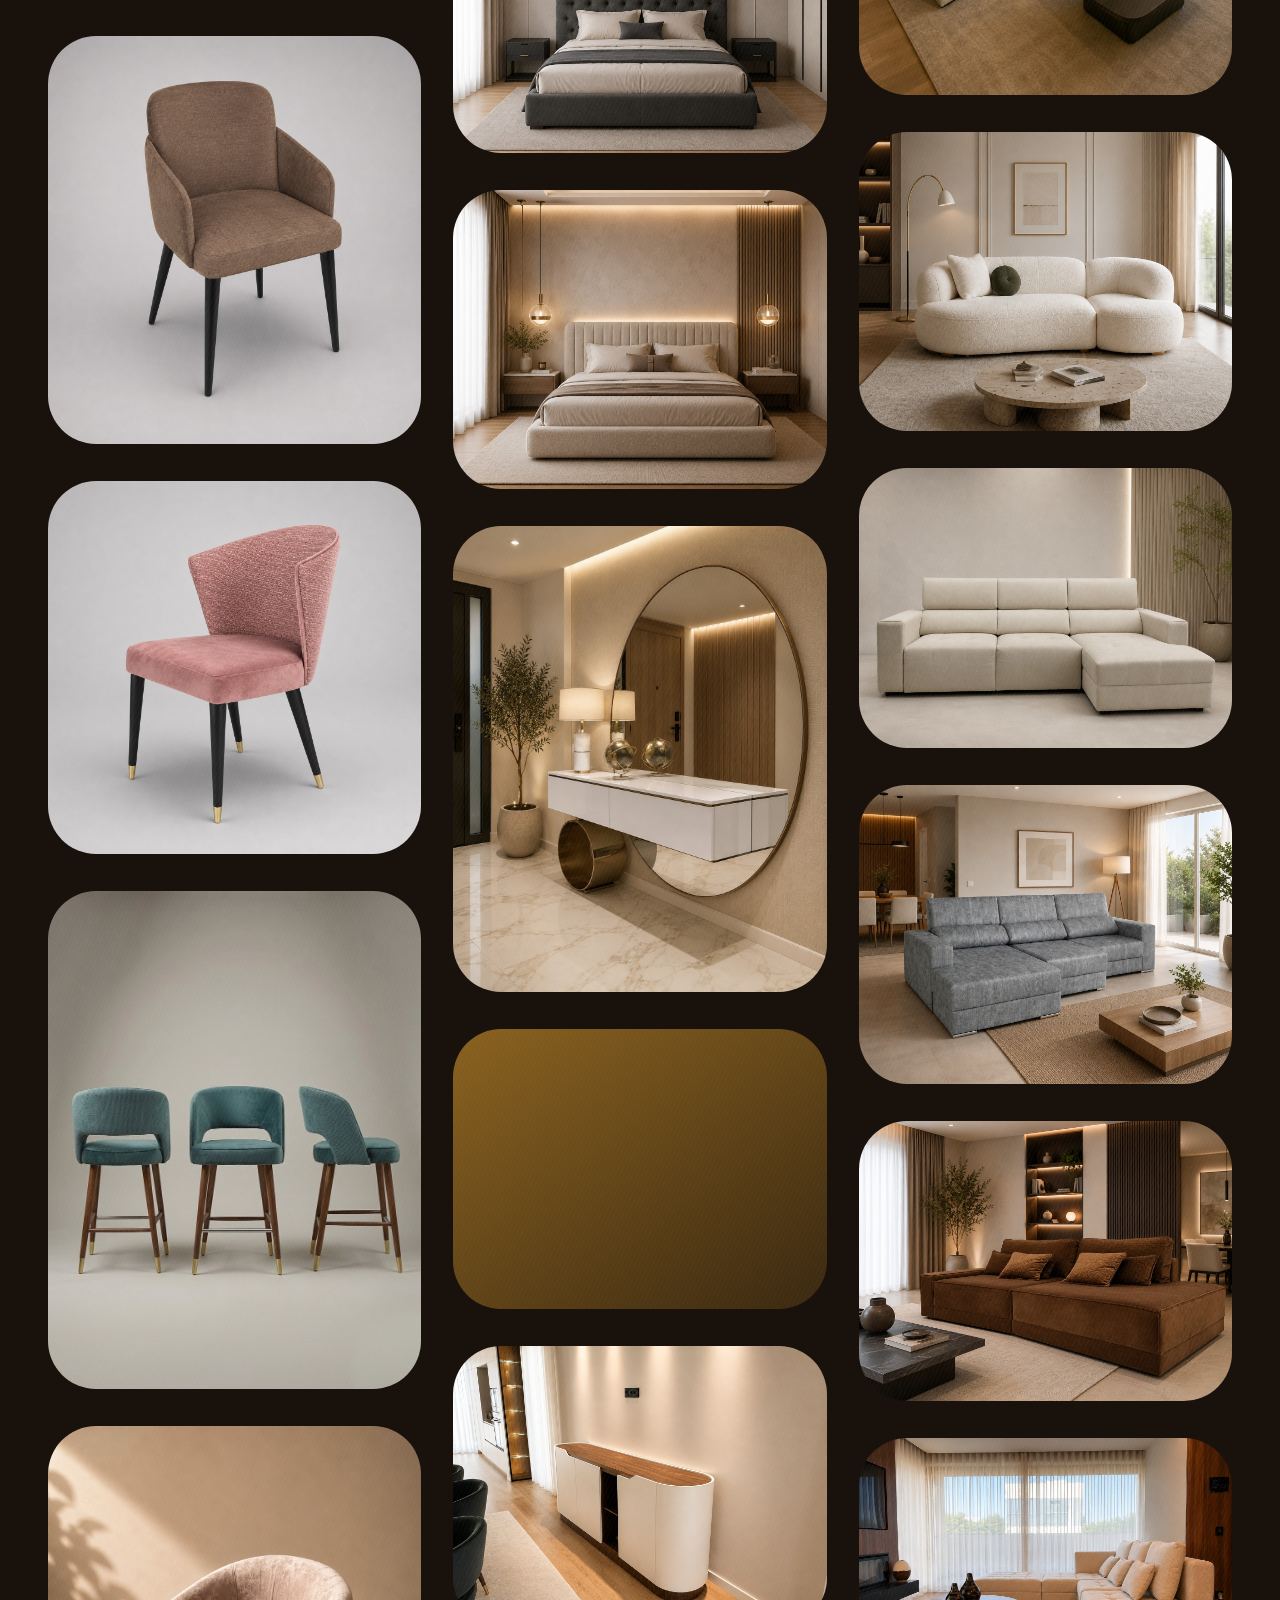
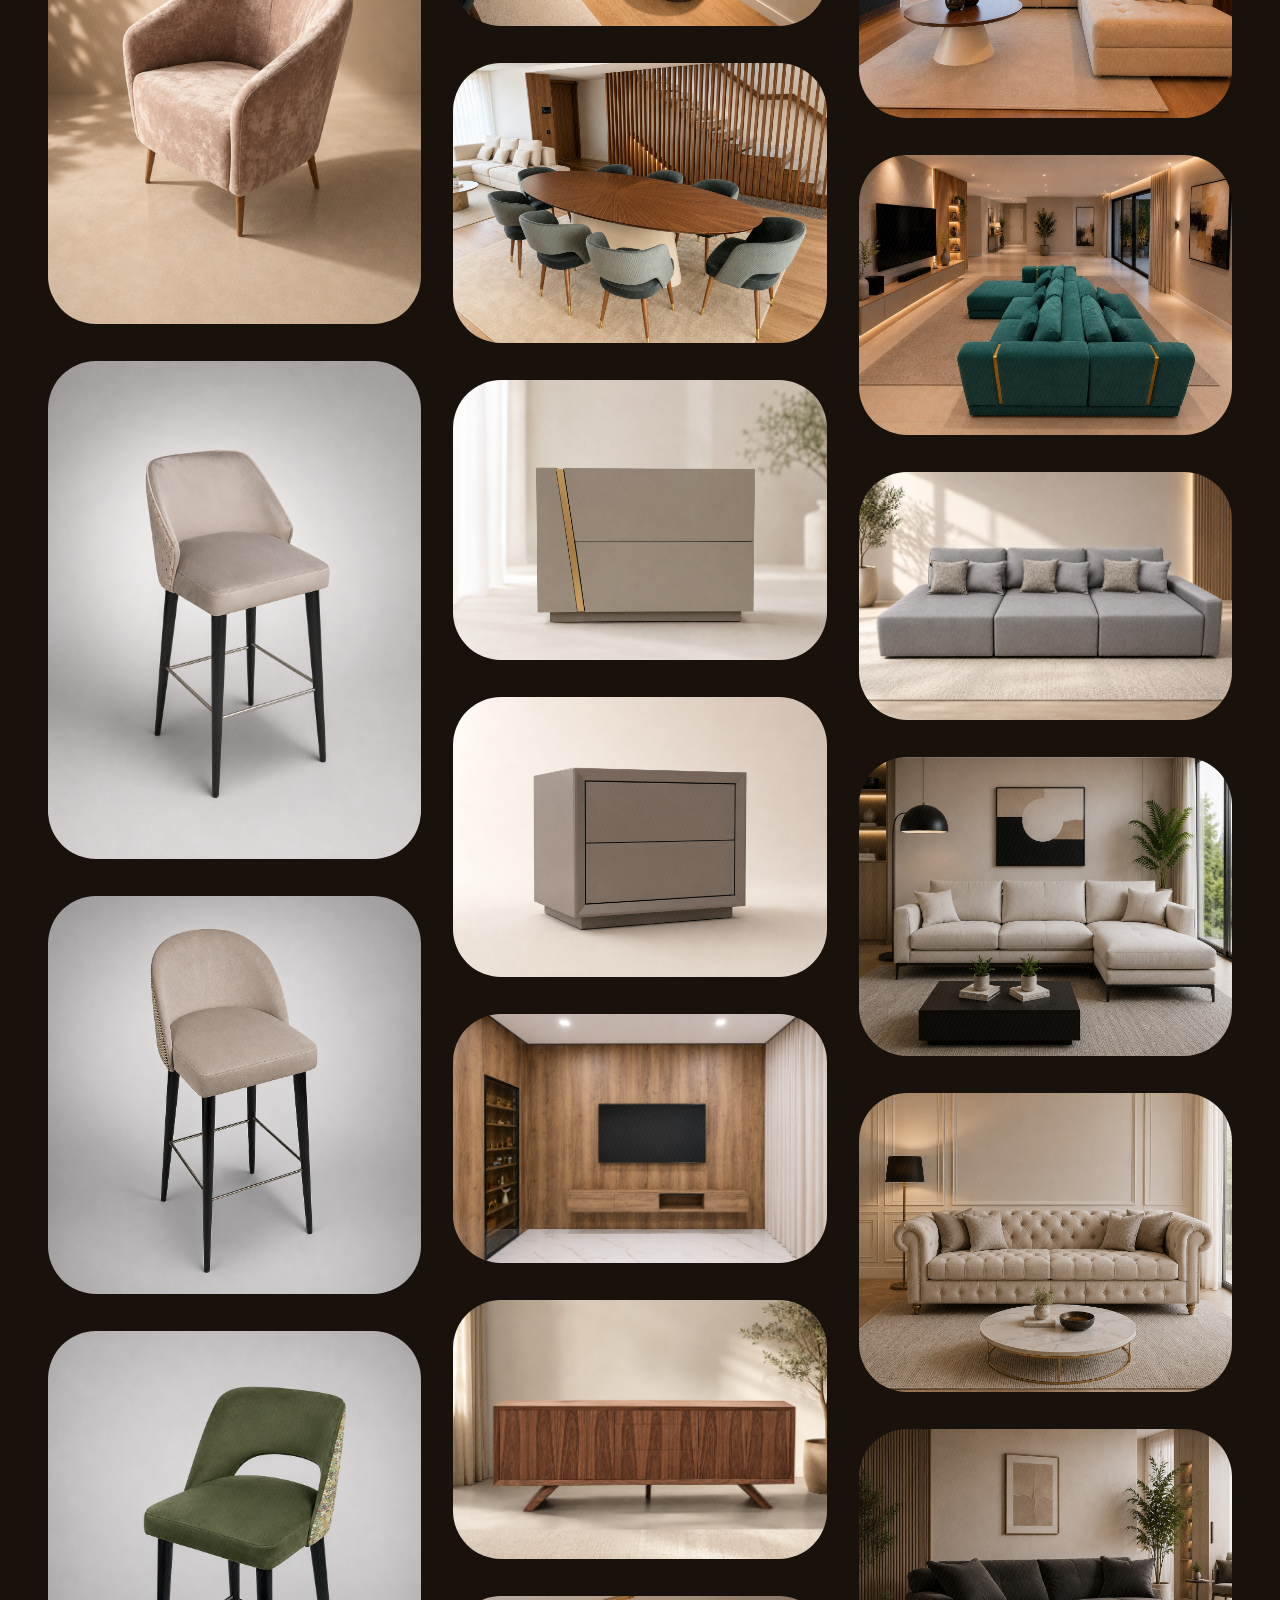
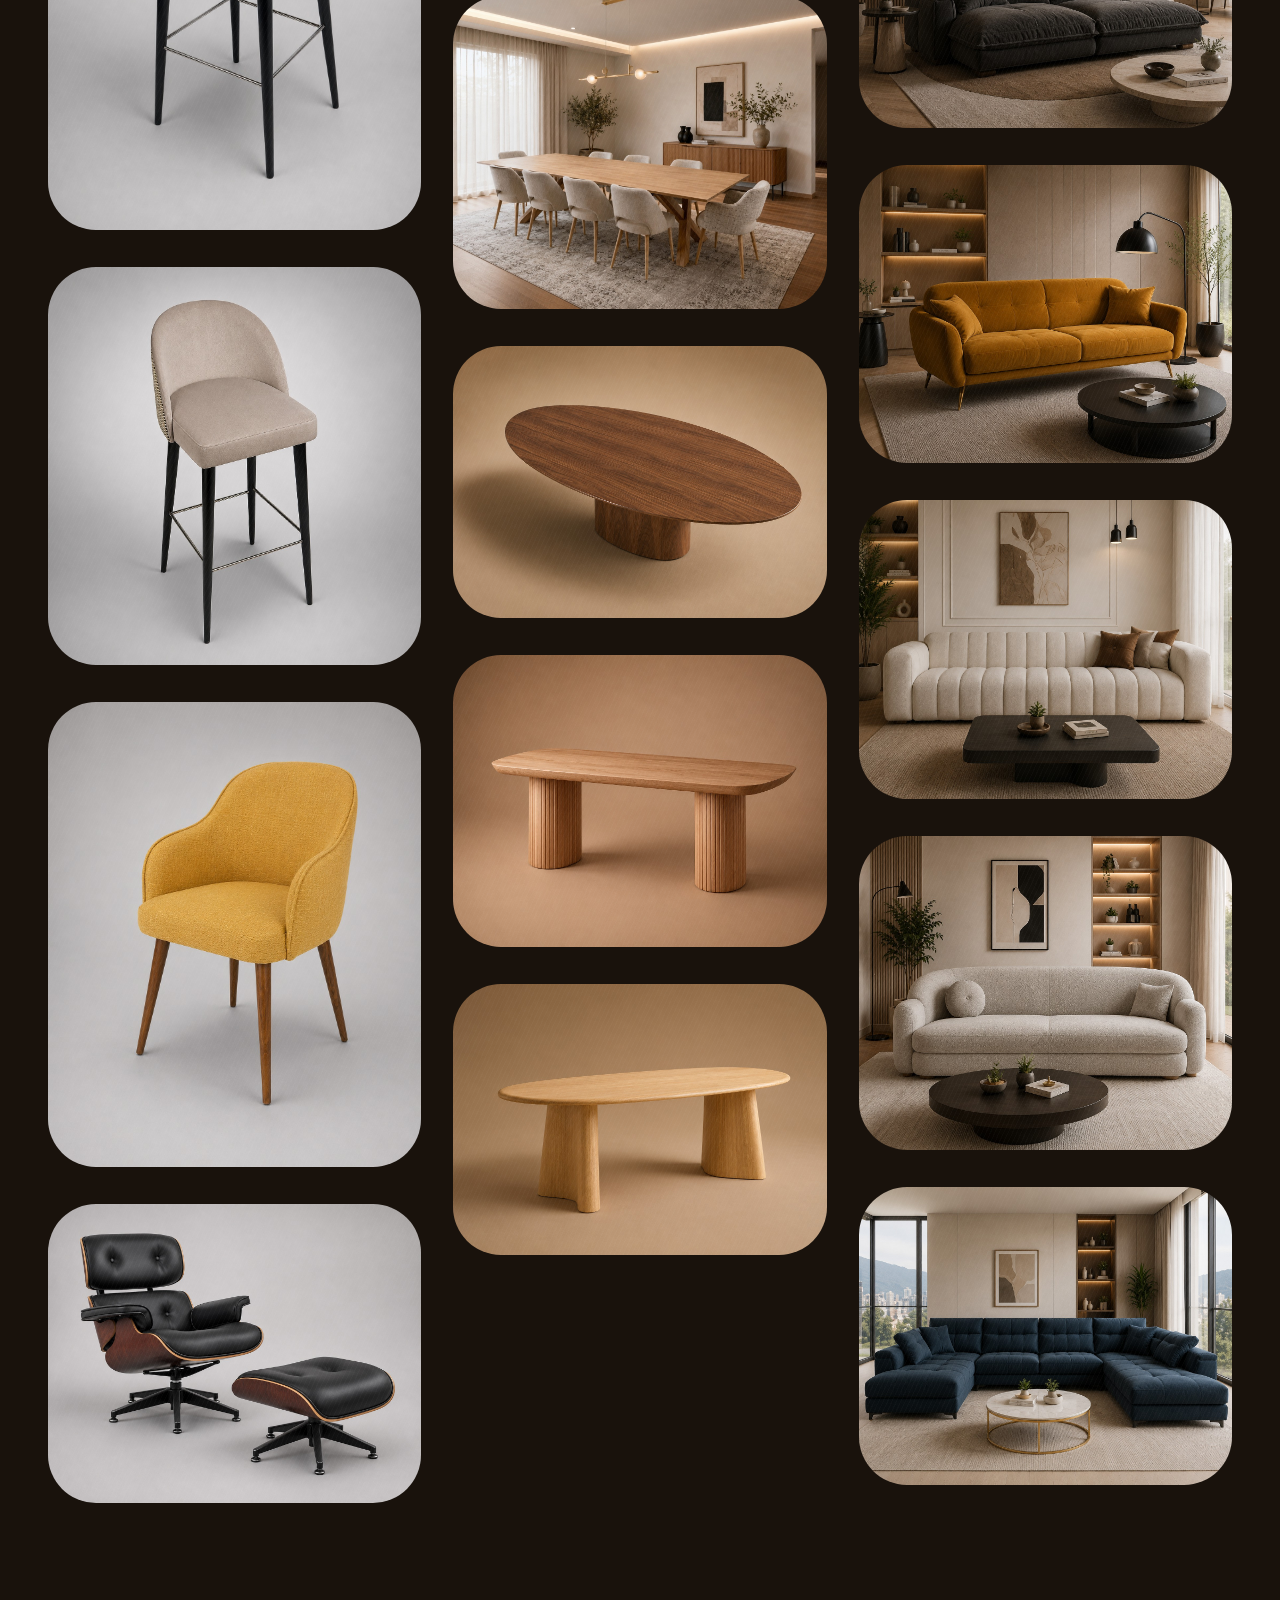
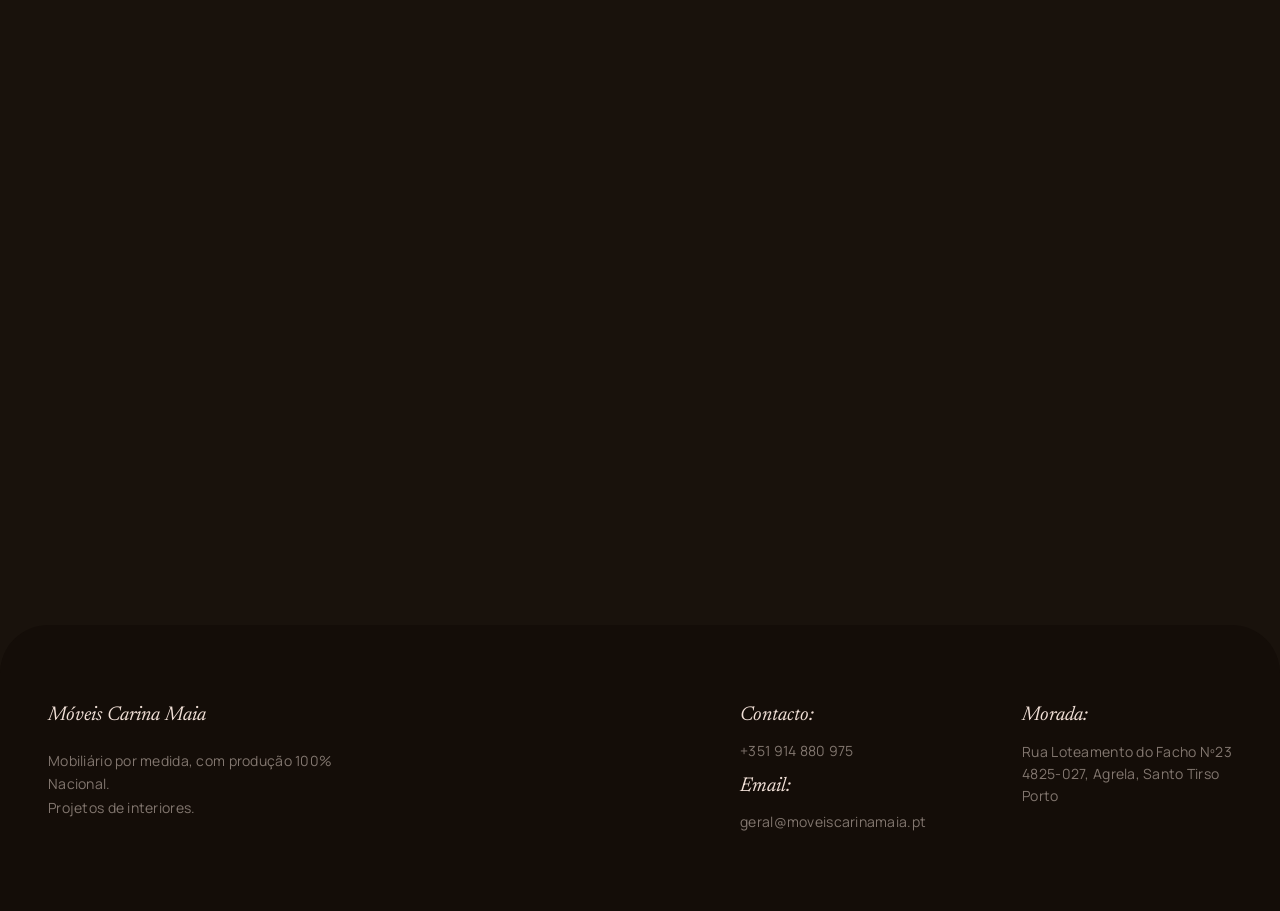
==== commit 3478a822: "New collection" ====
--- a/colecoes.html
+++ b/colecoes.html
@@ -63,6 +63,7 @@
       <div class="fpill" data-filter="Cadeiras_Poltronas">CADEIRAS &amp; POLTRONAS<span class="fcount"></span></div>
       <div class="fpill" data-filter="Camas_Quartos">CAMAS &amp; QUARTOS<span class="fcount"></span></div>
       <div class="fpill" data-filter="Outros_Moveis">OUTROS MÓVEIS<span class="fcount"></span></div>
+      <div class="fpill" data-filter="Mesas">MESAS<span class="fcount"></span></div>
     </div>
   </section>
 
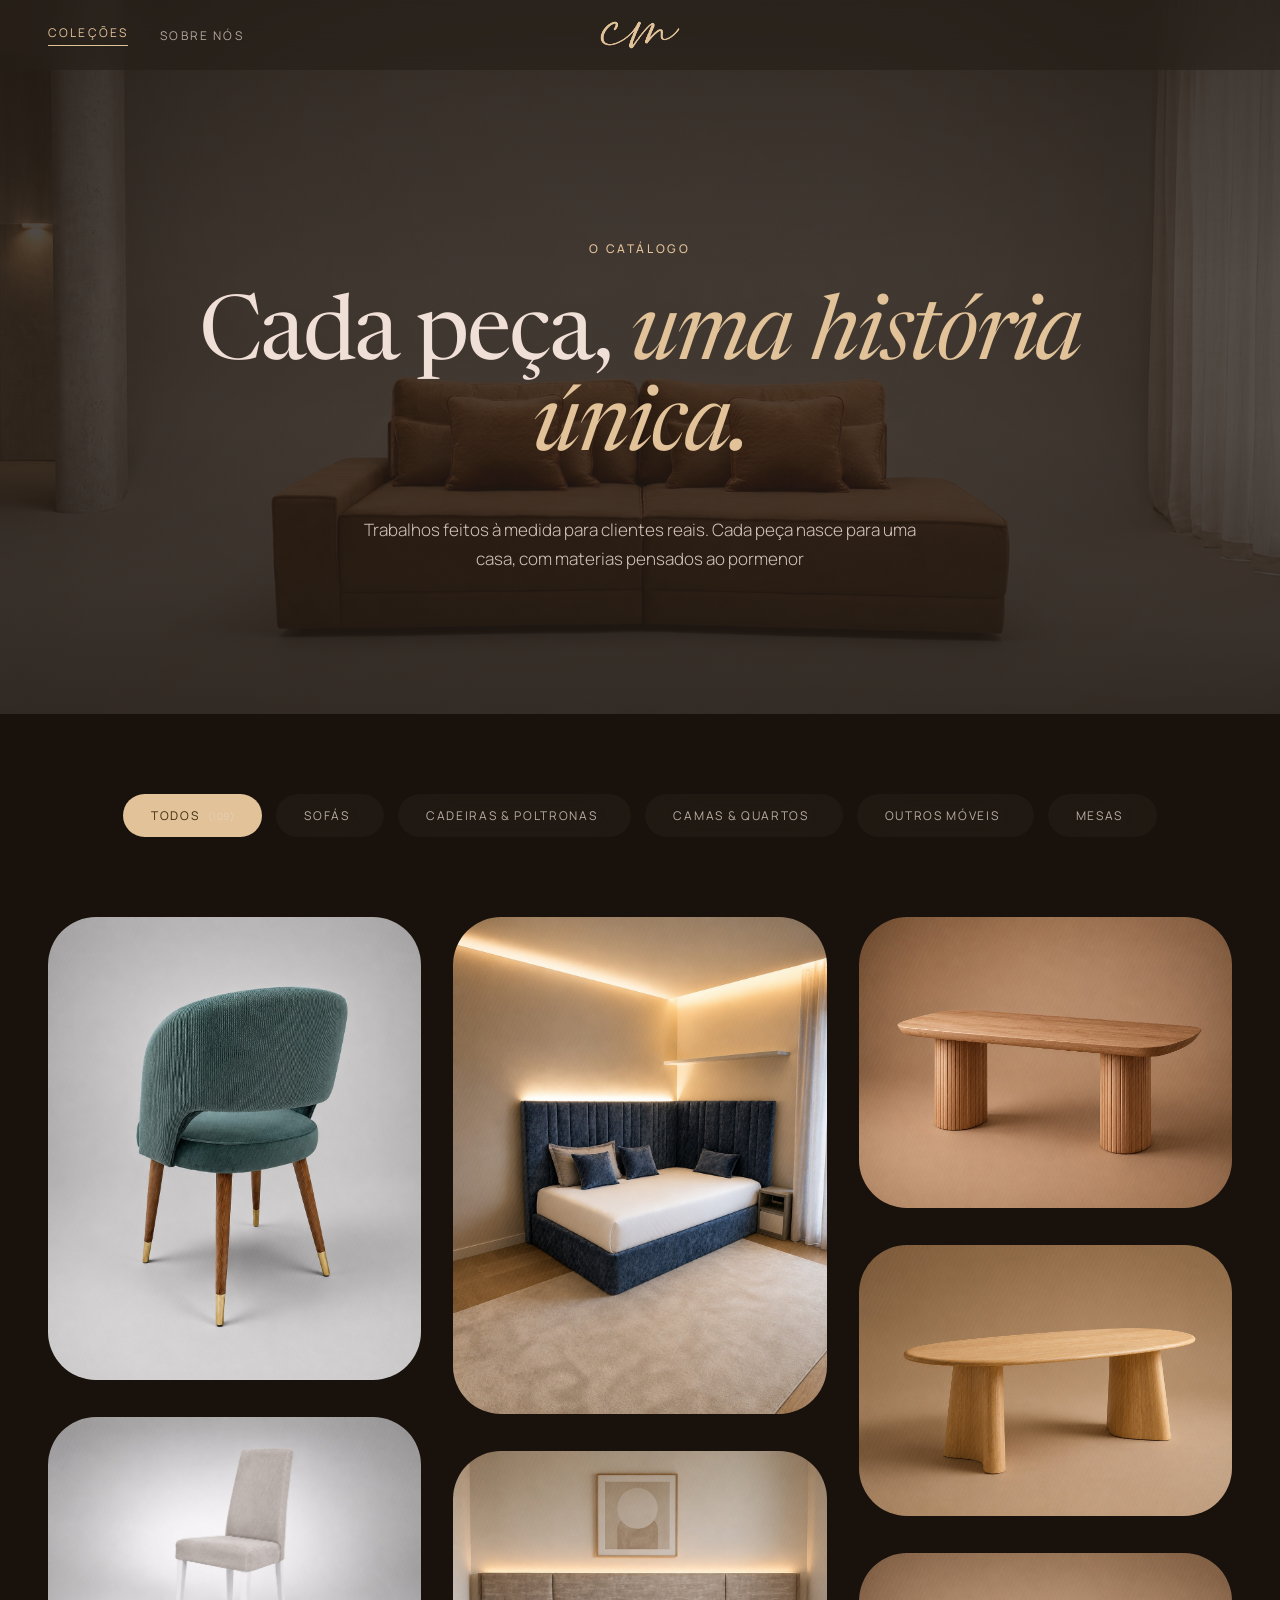
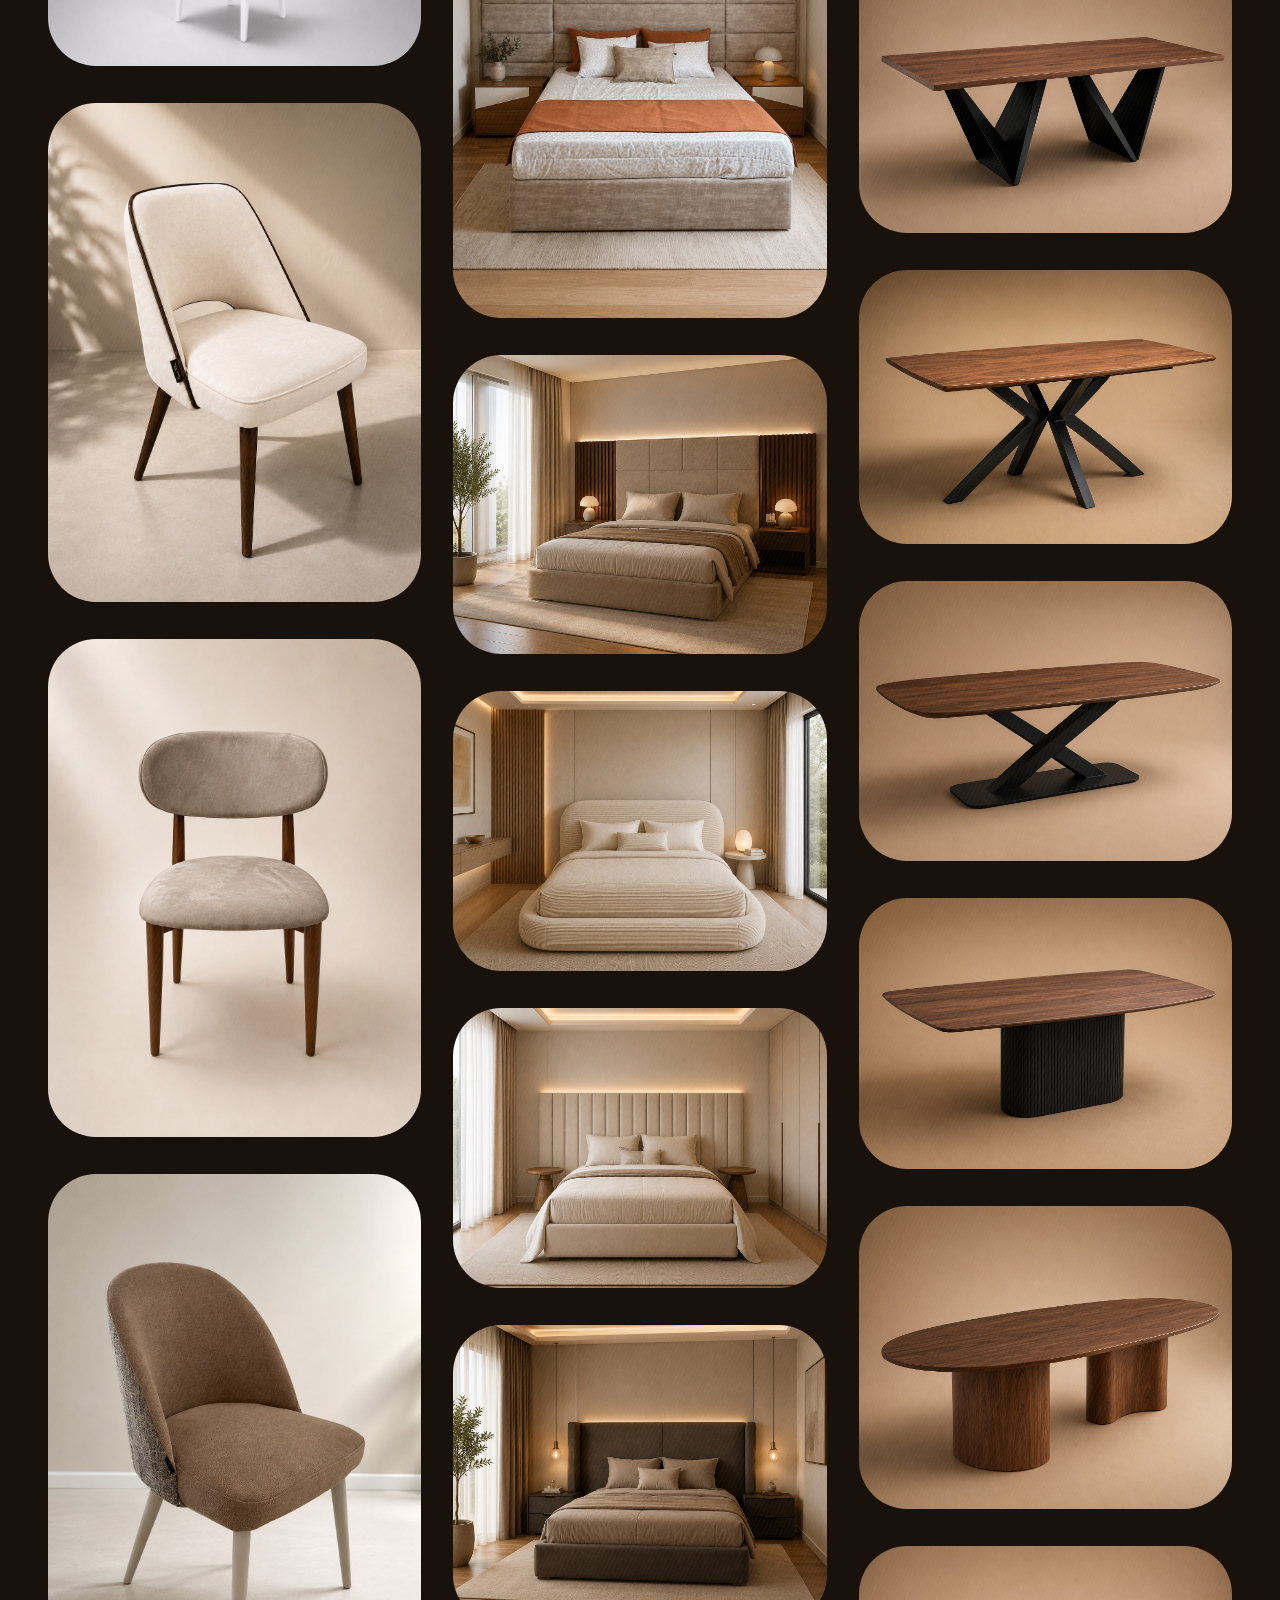
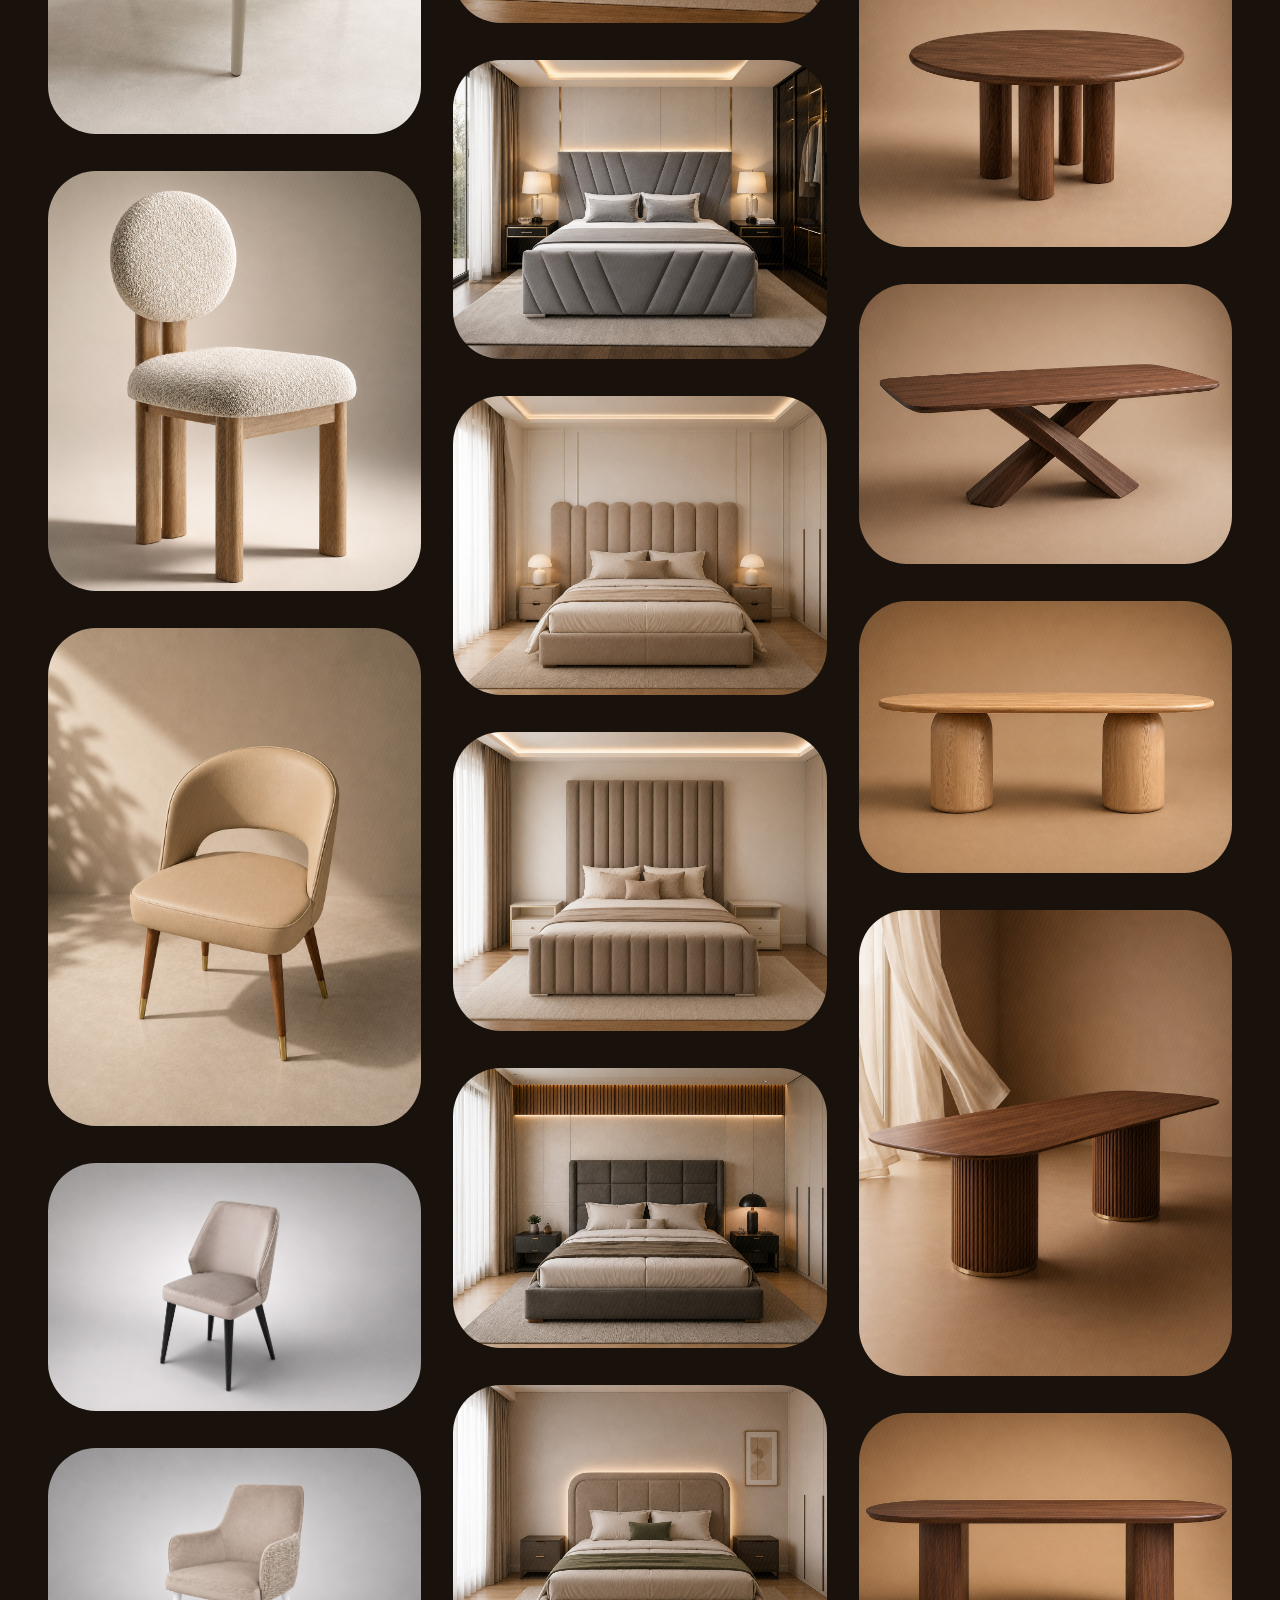
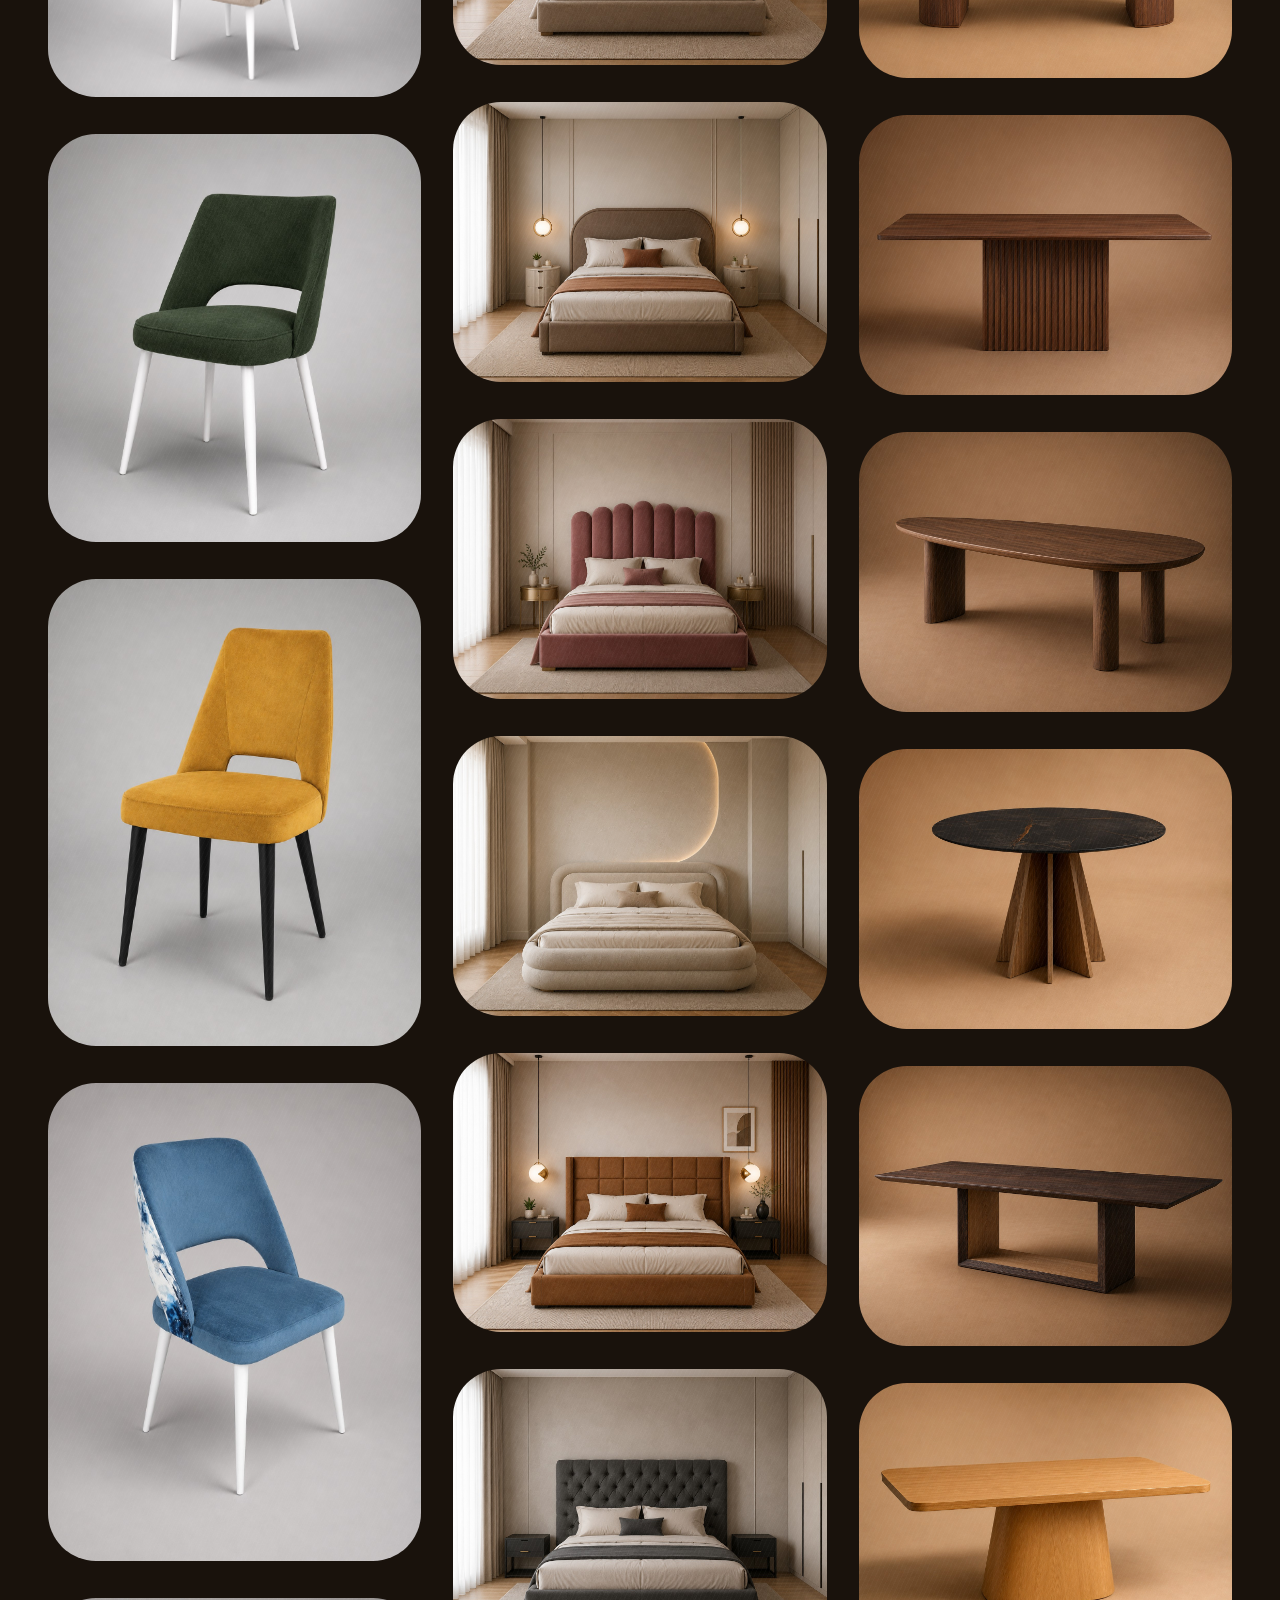
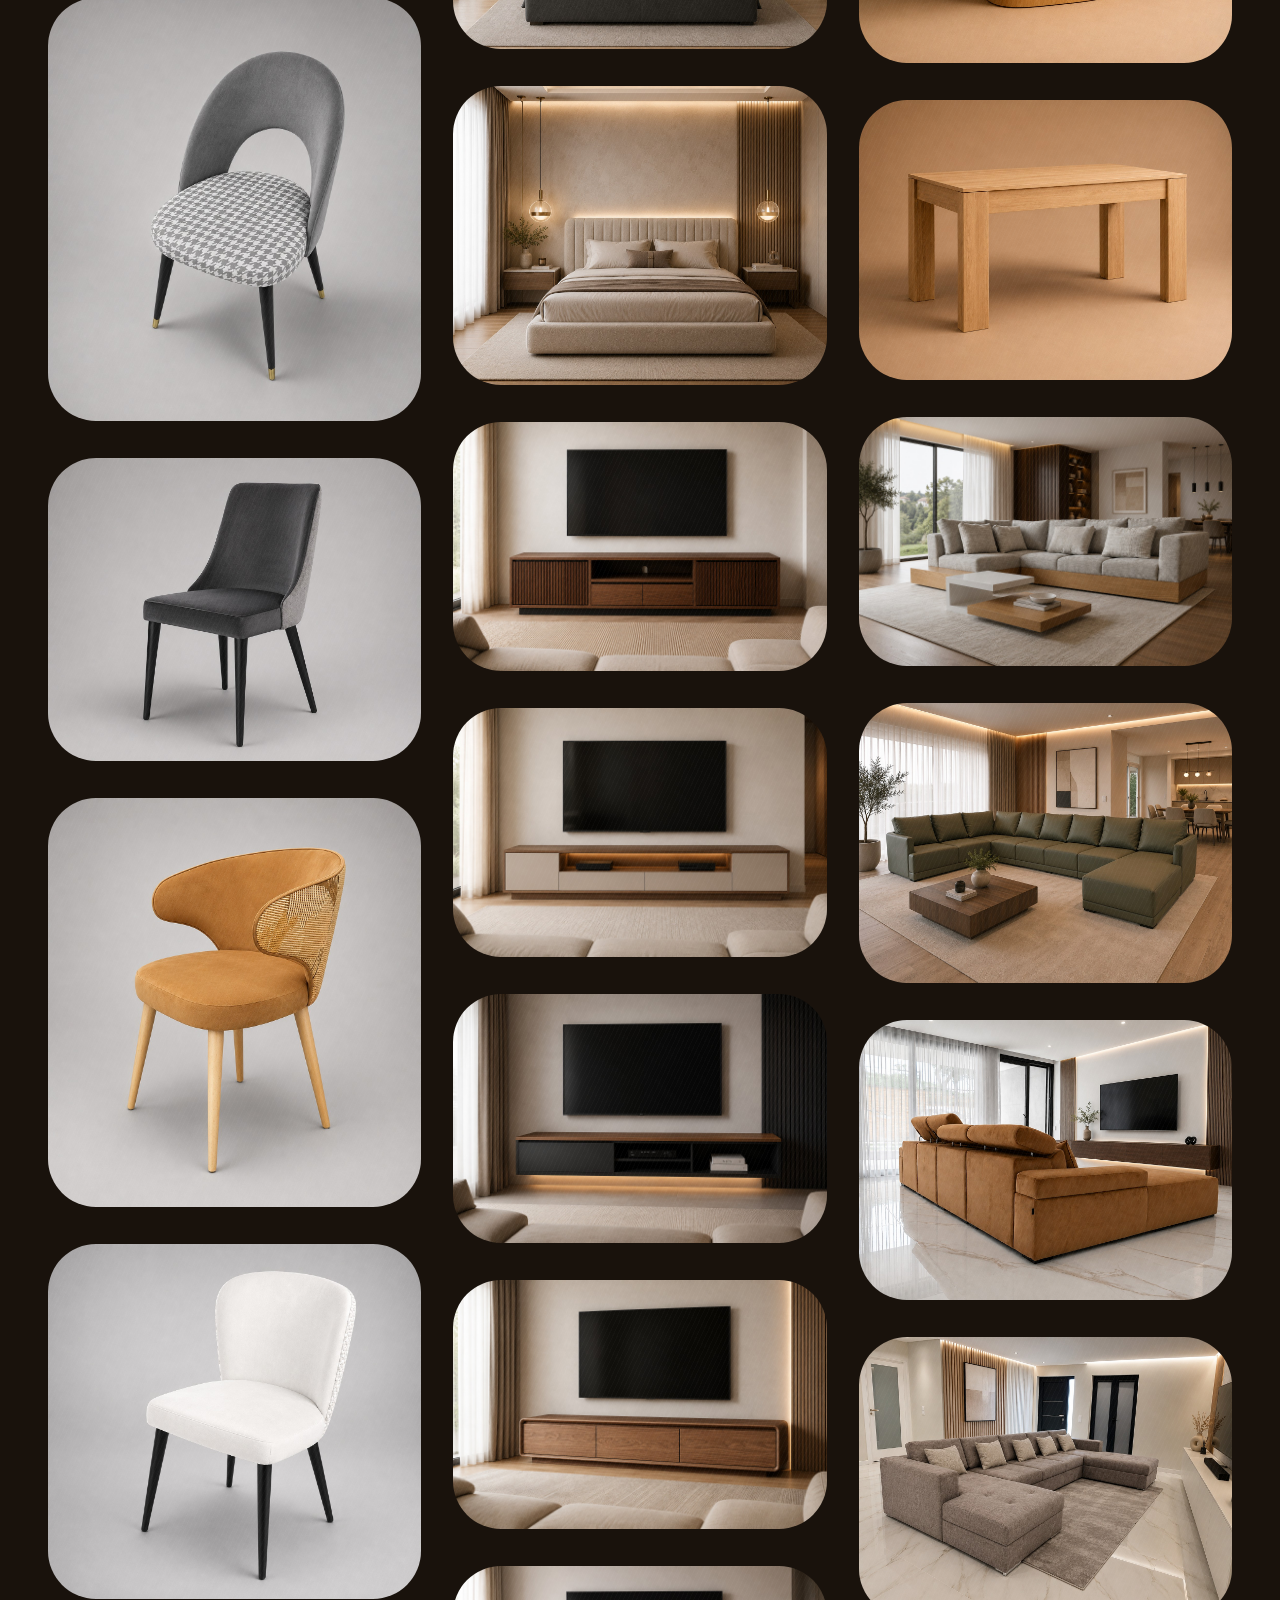
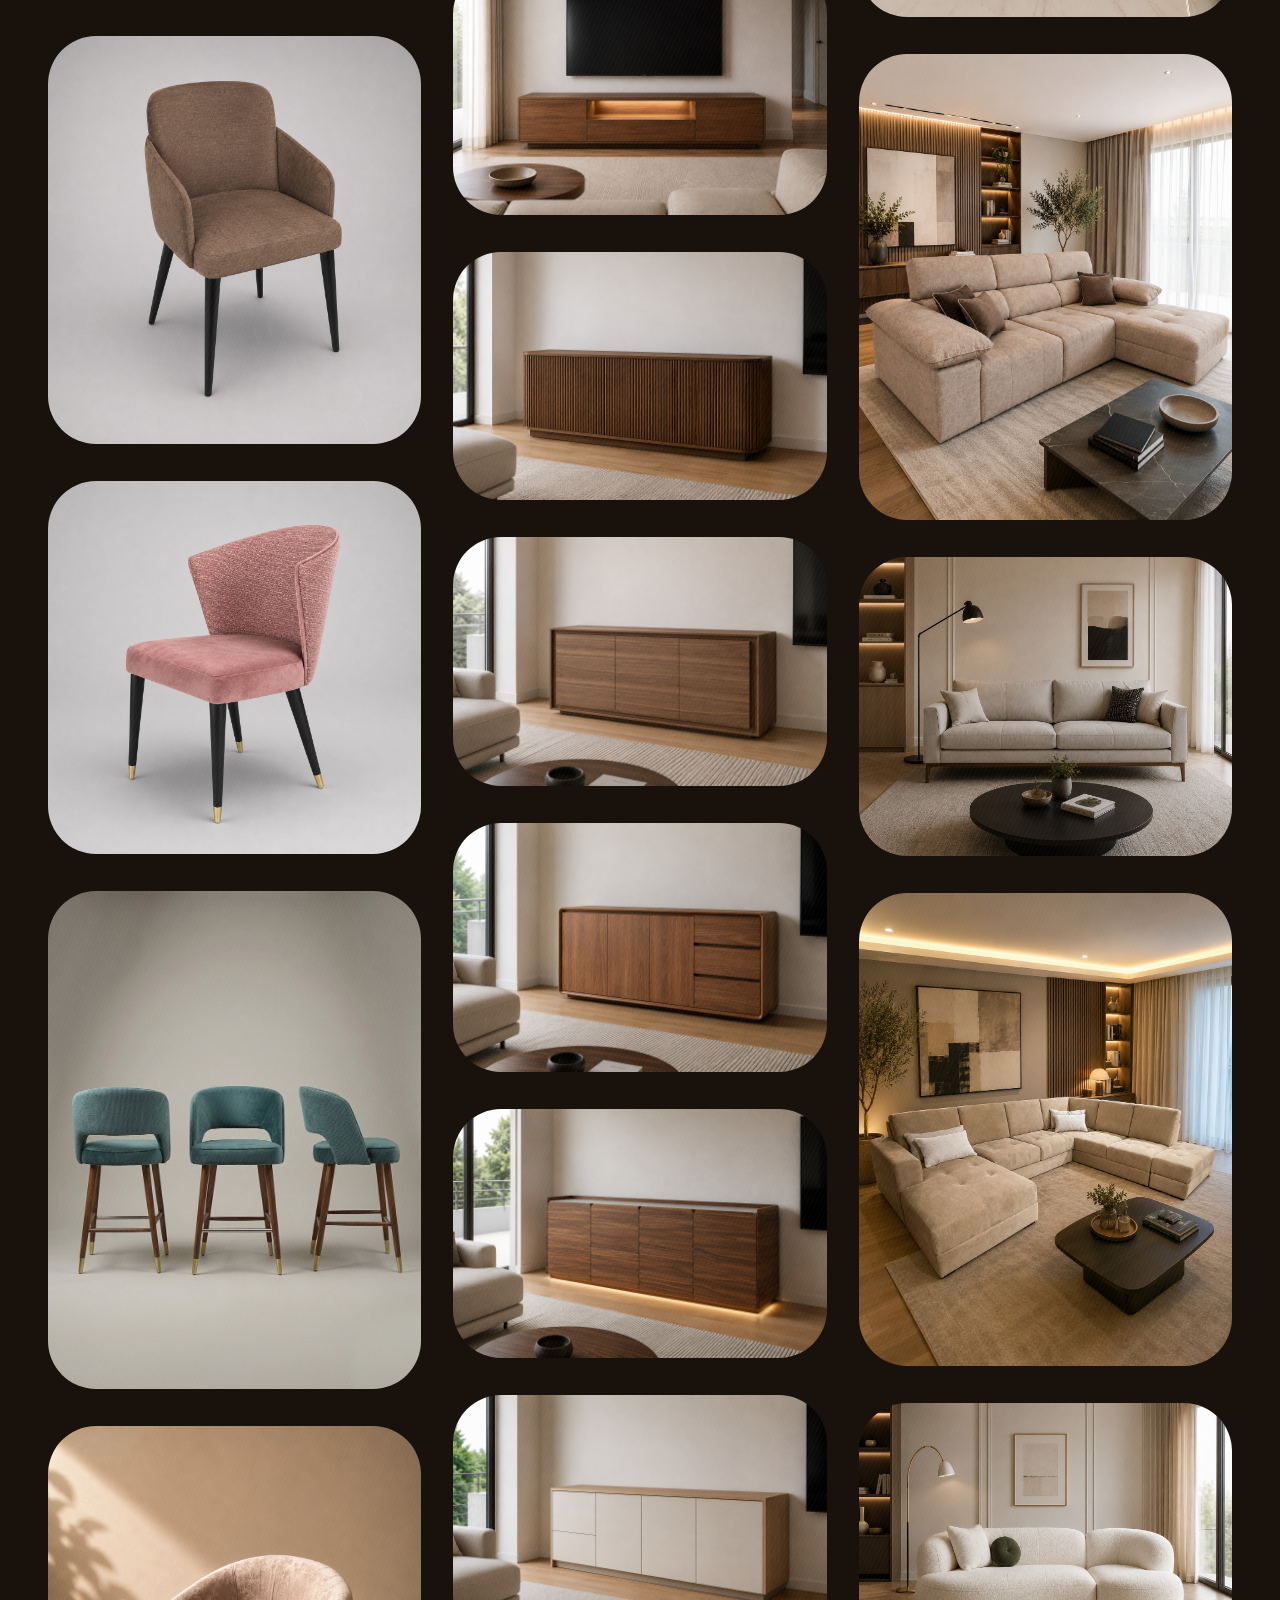
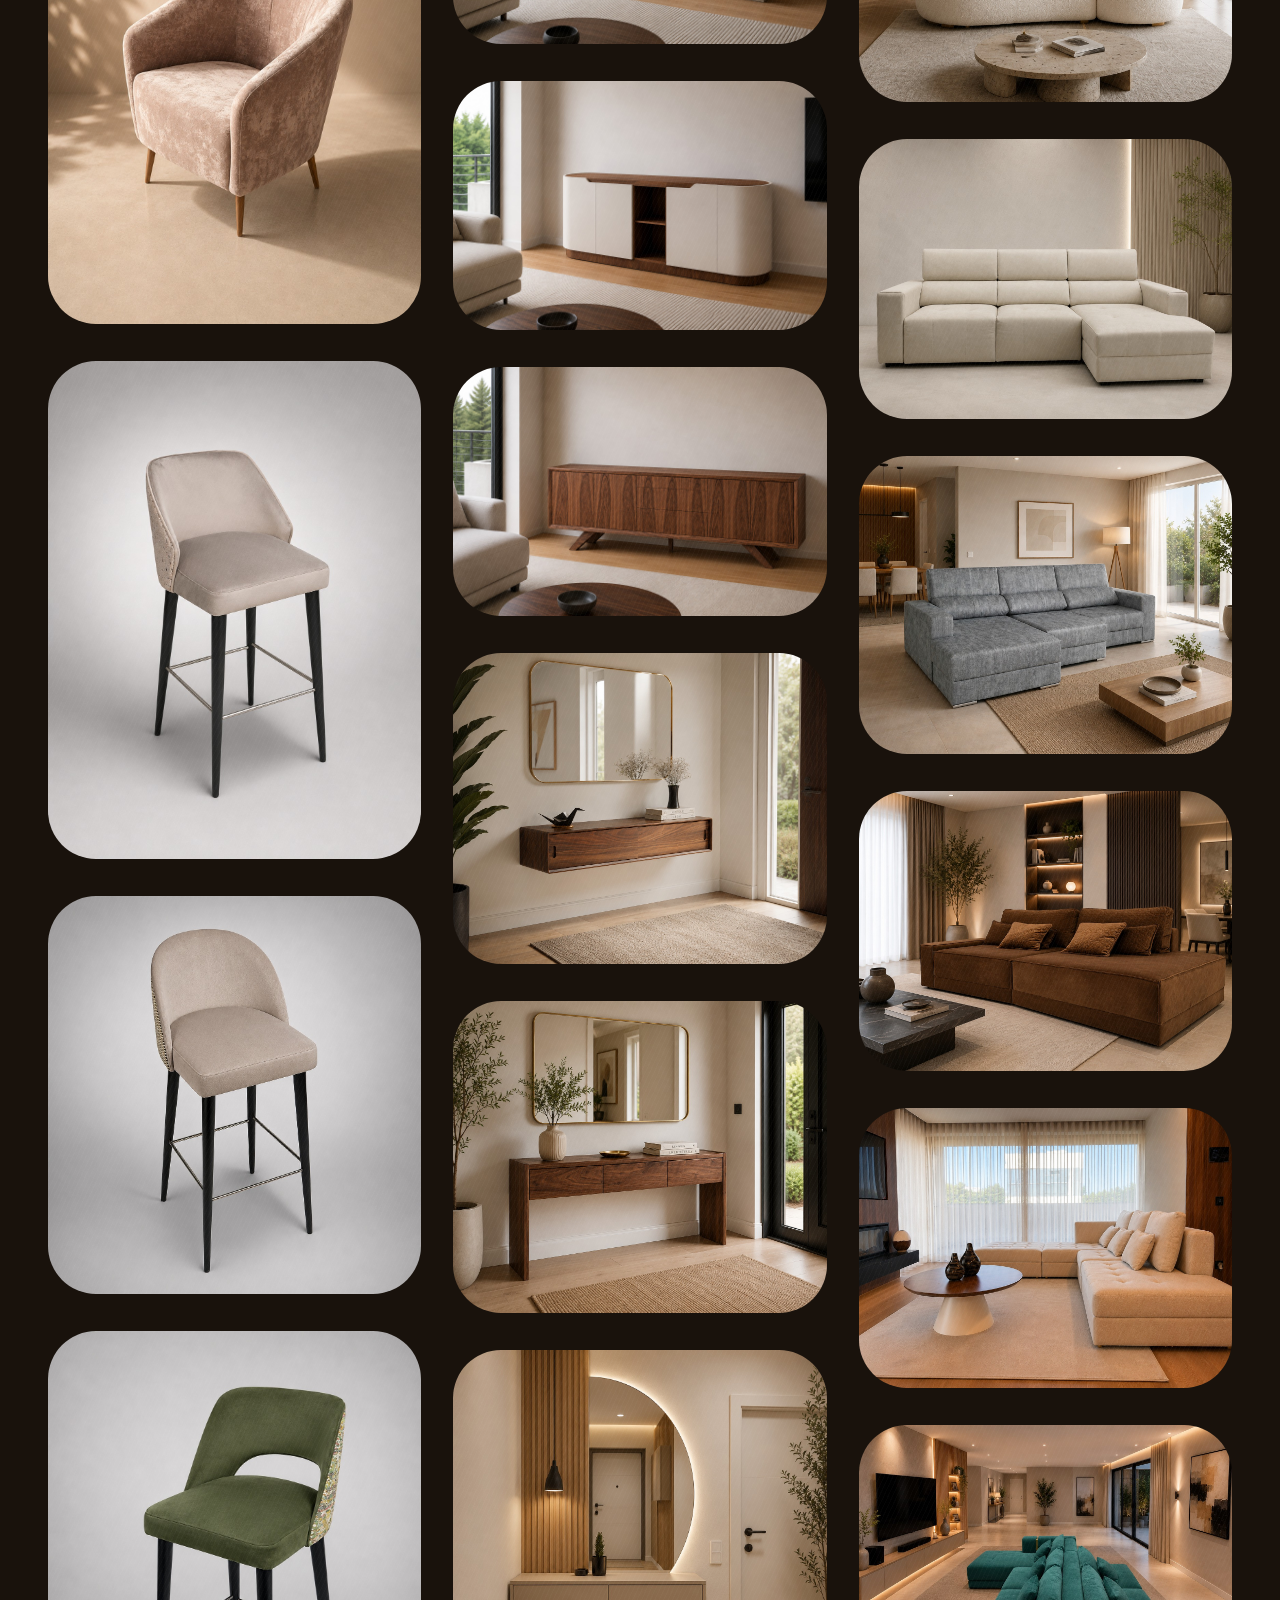
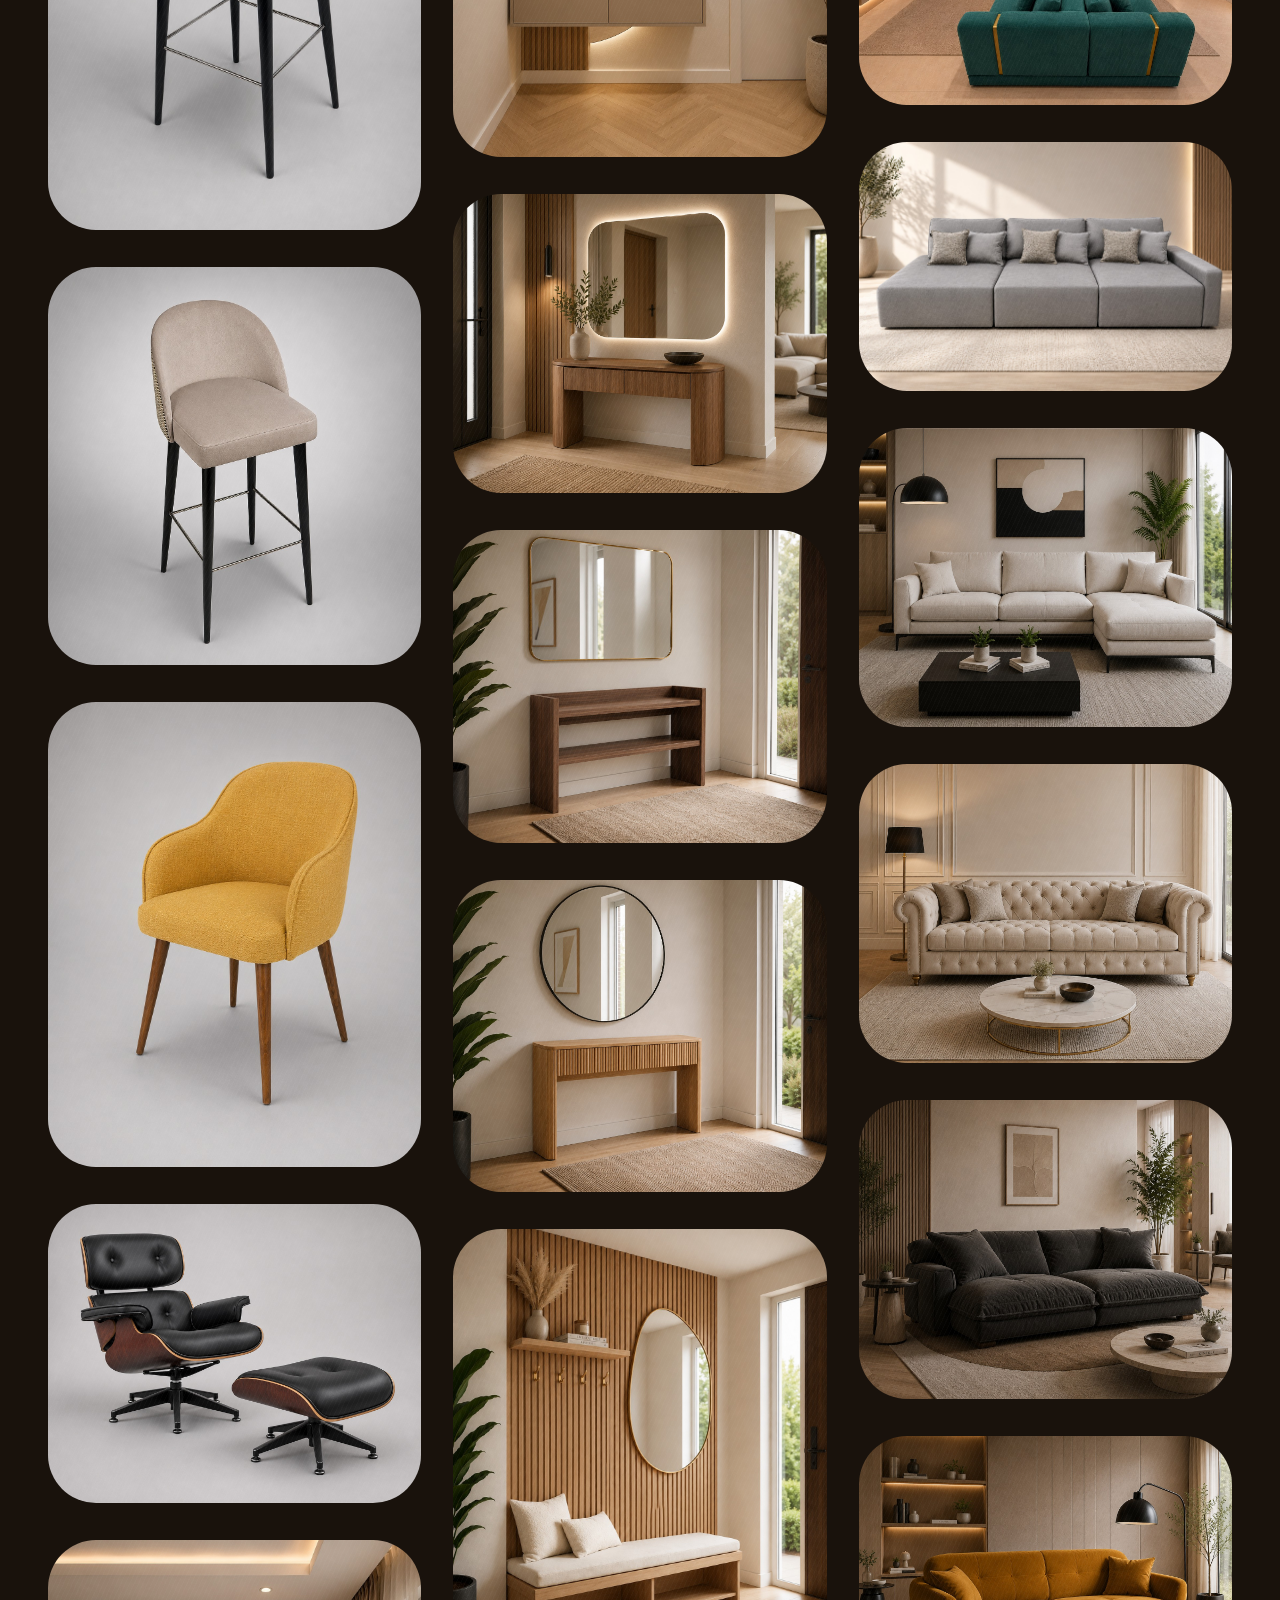
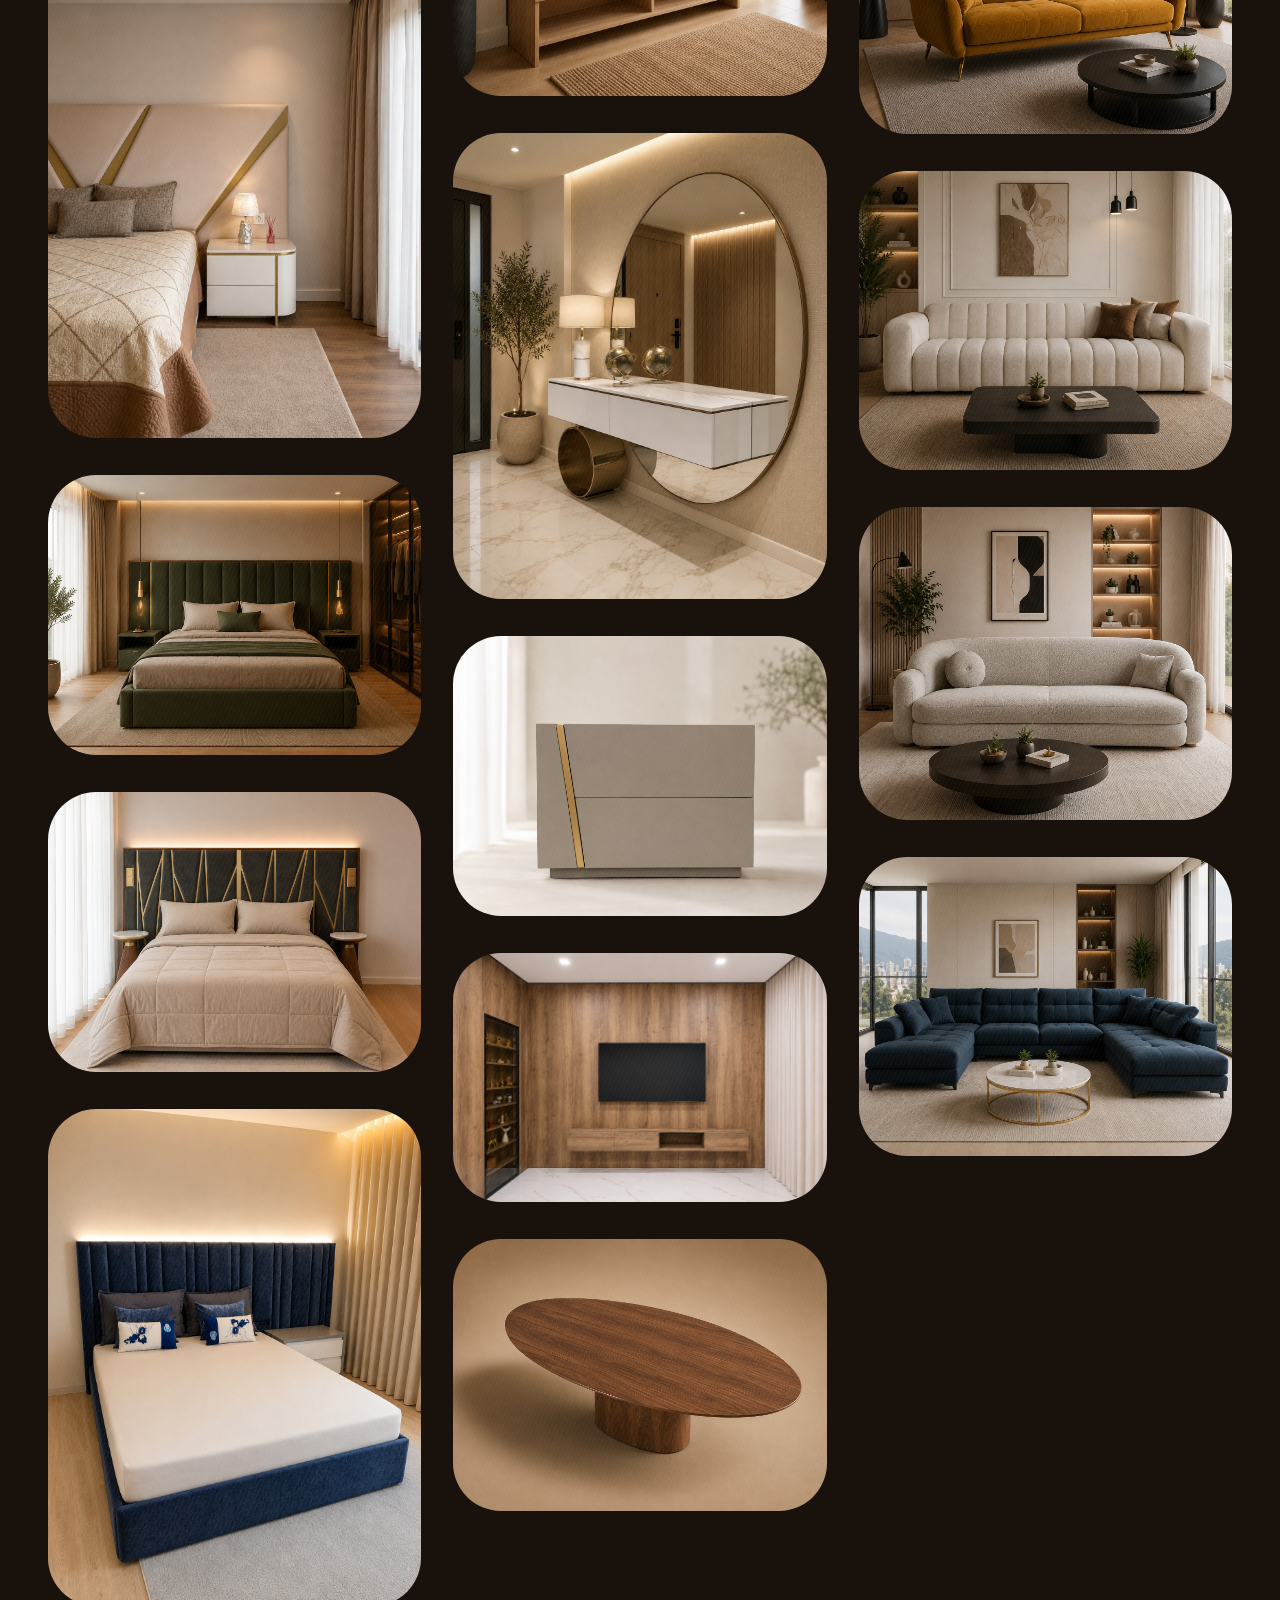
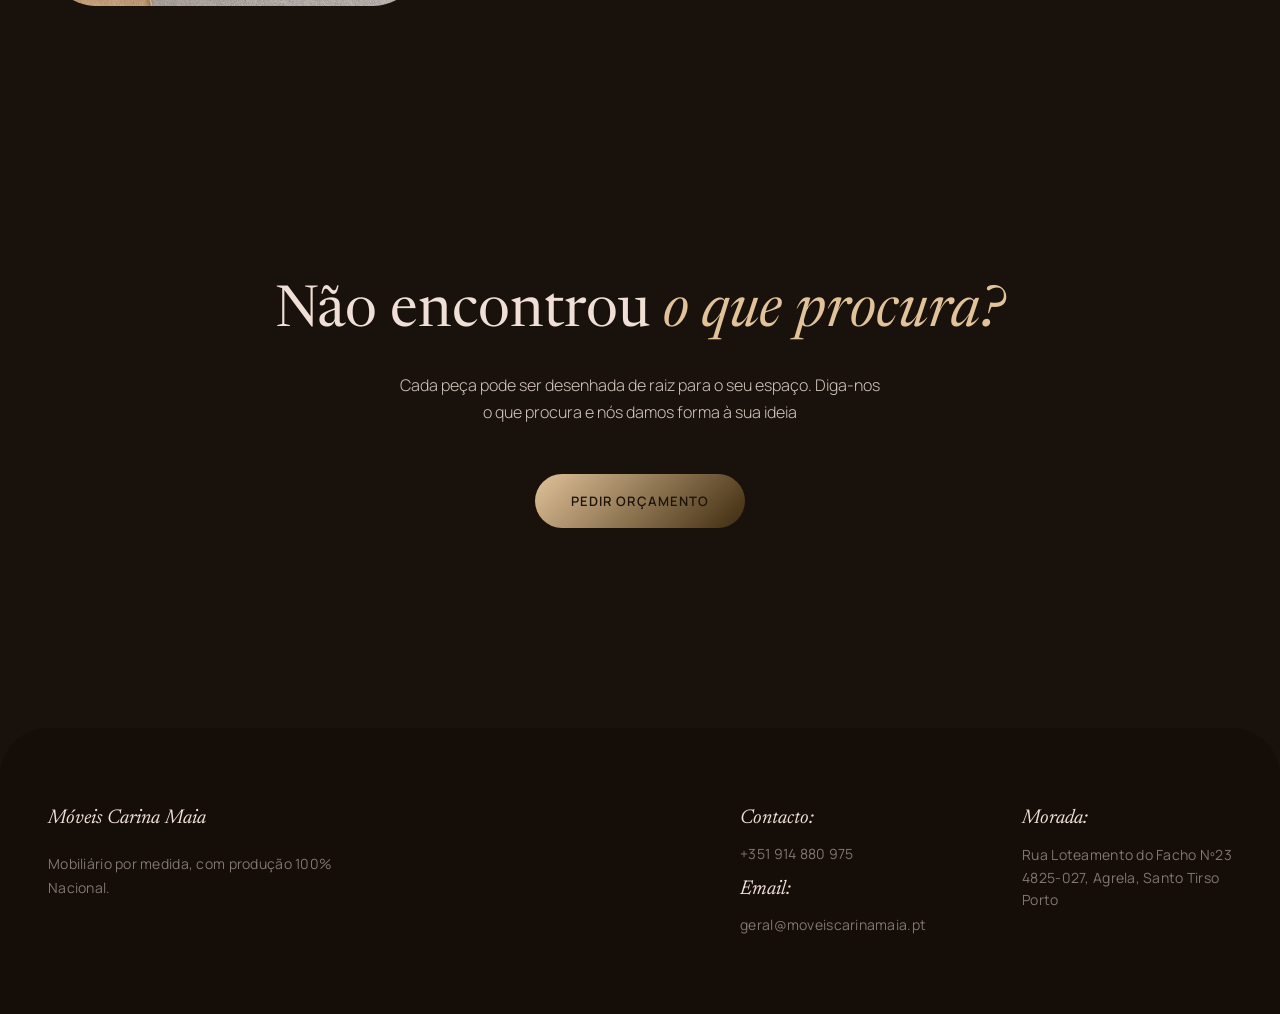
==== commit 9a41dd0a: "Dados e textos  Atualizados" ====
--- a/colecoes.html
+++ b/colecoes.html
@@ -51,7 +51,7 @@
     <div style="max-width:1100px;width:100%;text-align:center;position:relative;z-index:2;">
       <div class="reveal" style="font-size:12px;font-weight:500;letter-spacing:0.22em;color:#e1c299;text-transform:uppercase;margin-bottom:36px;">O Catálogo</div>
       <h1 class="reveal" style="font-family:'Newsreader',serif;font-weight:400;font-size:clamp(3rem,7vw,6rem);line-height:1.02;letter-spacing:-0.02em;color:#f0dfd6;margin-bottom:40px;">Cada peça, <span style="font-style:italic;color:#e1c299;">uma história única.</span></h1>
-      <p class="reveal" style="font-size:17px;line-height:1.7;font-weight:300;color:#d2c4bc;max-width:560px;margin:0 auto;">Trabalhos feitos à medida para clientes reais. Cada colecção nasce de uma casa, de um gesto e de uma madeira escolhida à mão.</p>
+      <p class="reveal" style="font-size:17px;line-height:1.7;font-weight:300;color:#d2c4bc;max-width:560px;margin:0 auto;">Trabalhos feitos à medida para clientes reais. Cada peça nasce para uma casa, com materias pensados ao pormenor</p>
     </div>
   </header>
 
@@ -76,7 +76,7 @@
   <section class="col-cta" style="width:100%;background:#19120c;padding:80px 48px 200px;display:flex;justify-content:center;">
     <div class="reveal" style="max-width:760px;text-align:center;">
       <h2 style="font-family:'Newsreader',serif;font-weight:400;font-size:clamp(2.4rem,4.5vw,3.6rem);line-height:1.05;color:#f0dfd6;margin-bottom:28px;">Não encontrou <span style="font-style:italic;color:#e1c299;">o que procura?</span></h2>
-      <p style="font-size:16px;line-height:1.7;font-weight:300;color:#d2c4bc;max-width:480px;margin:0 auto 48px;">Cada peça pode ser desenhada de raiz para o seu espaço. Conte-nos a sua ideia e damos-lhe forma em madeira maciça.</p>
+      <p style="font-size:16px;line-height:1.7;font-weight:300;color:#d2c4bc;max-width:480px;margin:0 auto 48px;">Cada peça pode ser desenhada de raiz para o seu espaço. Diga-nos o que procura e nós damos forma à sua ideia </p>
       <a href="sobre-nos.html#fale-connosco" class="cta-pill">PEDIR ORÇAMENTO</a>
     </div>
   </section>
@@ -85,7 +85,7 @@
   <footer class="site-footer">
     <div style="display:flex;flex-direction:column;gap:24px;">
       <div style="font-family:'Newsreader',serif;font-style:italic;font-size:20px;color:#f0dfd6;">Móveis Carina Maia</div>
-      <p style="font-size:14px;letter-spacing:0.02em;line-height:1.7;color:rgba(240,223,214,0.5);max-width:320px;">Mobiliário por medida, com produção 100% Nacional.<br>Projetos de interiores.</p>
+      <p style="font-size:14px;letter-spacing:0.02em;line-height:1.7;color:rgba(240,223,214,0.5);max-width:320px;">Mobiliário por medida, com produção 100% Nacional.</p>
     </div>
     <div class="f-cols">
       <div style="display:flex;flex-direction:column;gap:16px;">
@@ -127,8 +127,8 @@
         <div id="lbx-info">
           <div id="lbx-badge"></div>
           <div id="lbx-name"></div>
-          <div id="lbx-wood"></div>
           <div id="lbx-desc"></div>
+          <ul id="lbx-spec-list" class="lbx-spec-list" aria-label="Especificações do produto"></ul>
         </div>
         <div id="lbx-dots"></div>
       </aside>
--- a/css/style.css
+++ b/css/style.css
@@ -9,7 +9,7 @@
 
 /* ===== Nav hover swap (bar <-> centered monogram) ===== */
 nav.site-nav{position:fixed;top:0;left:0;width:100%;z-index:50;background:rgba(38,30,24,0.6);backdrop-filter:blur(24px);-webkit-backdrop-filter:blur(24px);transition:all 0.4s ease-in-out;}
-.nav-bar{opacity:0;transition:opacity 0.7s ease-in-out;display:flex;justify-content:space-between;align-items:center;padding:24px 48px;width:100%;}
+.nav-bar{opacity:1;transition:opacity 0.7s ease-in-out;display:flex;justify-content:space-between;align-items:center;padding:24px 48px;width:100%;}
 .nav-center{opacity:1;transition:opacity 0.7s ease-in-out;position:absolute;inset:0;display:flex;justify-content:center;align-items:center;pointer-events:none;}
 nav.site-nav:hover .nav-bar{opacity:1;}
 nav.site-nav:hover .nav-center{opacity:0;}
@@ -36,8 +36,31 @@
 .craftcta:hover .craftline{width:96px;}
 
 /* ===== Icon grid (home) ===== */
-.icon-media{overflow:hidden;background:#3d332c;}
-.icon-media img{width:100%;height:100%;object-fit:cover;opacity:0.8;transition:all 1s ease-in-out;}
+.icon-media{overflow:hidden;background:#3d332c;display:block;position:relative;border-radius:3rem;margin-bottom:32px;}
+.icon-media img{width:100%;height:100%;min-width:100%;min-height:100%;object-fit:cover;object-position:center center;opacity:0.8;transition:all 1s ease-in-out;display:block;}
+
+/* CSS variables to control icon sizes easily */
+:root{
+  --icon-lg: clamp(520px,52vh,920px);
+  --icon-md: clamp(420px,42vh,700px);
+  --icon-sm: clamp(340px,34vh,560px);
+}
+
+/* Tamanhos semânticos para os ícones — usa as variáveis para fácil ajuste */
+.icon-media--lg{height:var(--icon-lg);}
+.icon-media--md{height:var(--icon-md);}
+.icon-media--sm{height:var(--icon-sm);}
+
+/* Variante portrait para peças altas (ex.: cadeiras) — reduz barras laterais */
+.icon-media--portrait{height:auto;aspect-ratio:3/4;max-width:420px;margin-left:auto;margin-right:auto;border-radius:2rem;overflow:hidden}
+@media(max-width:900px){
+  .icon-media--portrait{aspect-ratio:3/4;max-width:100%;}
+}
+
+/* Quando a viewport for estreita, manter proporção vertical consistente */
+@media(max-width:900px){
+  .icon-media--lg,.icon-media--md,.icon-media--sm{height:auto;aspect-ratio:4/5;border-radius:2rem;margin-bottom:28px;}
+}
 .icon-item:hover .icon-media img{opacity:1;transform:scale(1.05);}
 
 /* ===== Mobile nav ===== */
@@ -115,9 +138,12 @@
 #lbx-info{text-align:left;opacity:0;transition:opacity 0.4s ease-in-out;transform:translateY(12px);}
 #lbx-info.lbx-info-vis{opacity:1;transform:none;}
 #lbx-name{font-family:'Newsreader',serif;font-size:clamp(2rem,3vw,3rem);color:#f0dfd6;line-height:1.05;margin-bottom:14px;}
-#lbx-wood{font-size:11px;font-weight:600;letter-spacing:0.18em;color:#e1c299;text-transform:uppercase;}
+#lbx-wood{display:none;}
 #lbx-badge{display:inline-block;padding:6px 16px;border-radius:9999px;background:rgba(38,30,24,0.7);backdrop-filter:blur(24px);-webkit-backdrop-filter:blur(24px);font-size:.62rem;font-weight:600;letter-spacing:0.18em;color:#e1c299;text-transform:uppercase;margin-bottom:24px;}
 #lbx-desc{font-family:'Manrope',sans-serif;font-weight:300;font-size:.95rem;line-height:1.8;color:rgba(240,223,214,0.62);max-width:420px;margin:28px 0 0;}
+.lbx-spec-list{list-style:none;display:flex;flex-direction:column;gap:10px;max-width:420px;margin:20px 0 0;padding:0;}
+.lbx-spec-list li{display:flex;flex-wrap:wrap;gap:6px;align-items:baseline;font-family:'Manrope',sans-serif;font-size:.9rem;line-height:1.7;color:rgba(240,223,214,0.72);}
+.lbx-spec-list strong{font-weight:600;color:#f0dfd6;}
 
 /* ===================================================================
    RESPONSIVE
